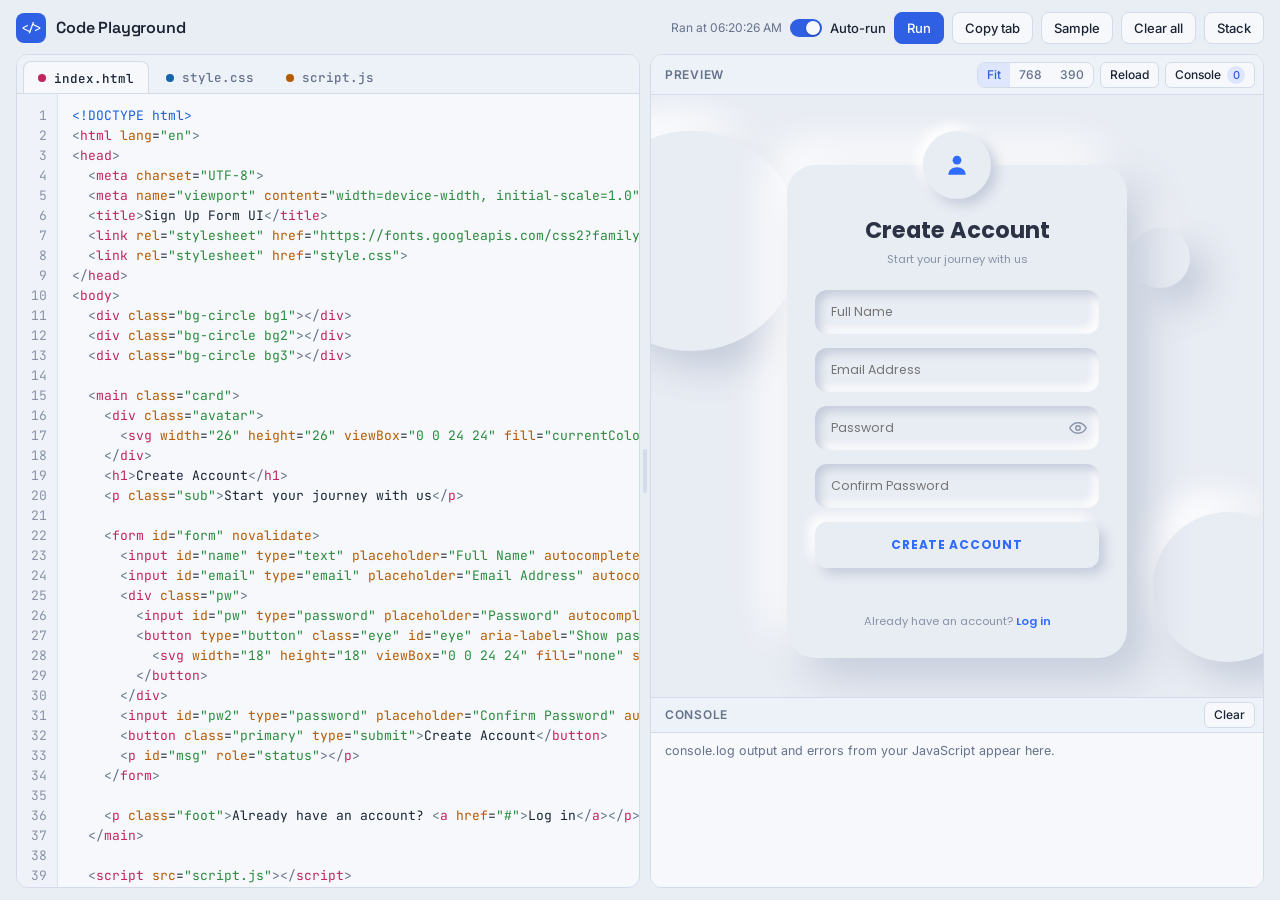
==== index.html @ 6f617655 "Initial commit Created from https://vercel.com/new" ====
<!doctype html>
<html lang="en">
<head>
  <meta charset="utf-8">
  <meta name="viewport" content="width=device-width, initial-scale=1">
  <title>Code Playground</title>
  <link rel="stylesheet" href="https://fonts.googleapis.com/css2?family=Inter:wght@400;500;600&family=JetBrains+Mono:wght@400;500&family=Space+Grotesk:wght@600&display=swap">
  <link rel="stylesheet" href="style.css">
</head>
<body>
  <div class="app">
    <header class="top">
      <div class="brand"><span class="mark" aria-hidden="true">&lt;/&gt;</span><h1>Code Playground</h1></div>
      <div class="seg view-seg" role="group" aria-label="Visible pane">
        <button type="button" id="v-code" aria-pressed="true">Code</button>
        <button type="button" id="v-prev" aria-pressed="false">Preview</button>
      </div>
      <div class="actions">
        <span class="status" id="status" role="status" aria-live="polite"></span>
        <label class="switch"><input type="checkbox" id="auto" checked><span class="track"></span><span>Auto-run</span></label>
        <button type="button" class="btn primary" id="run" title="Run (Ctrl/Cmd + Enter)">Run</button>
        <button type="button" class="btn" id="copy">Copy tab</button>
        <button type="button" class="btn" id="sample">Sample</button>
        <button type="button" class="btn" id="clear">Clear all</button>
        <button type="button" class="btn layout-btn" id="layout">Stack</button>
      </div>
    </header>

    <div class="stage" id="stage" data-layout="cols" data-view="code">
      <section class="pane editor-pane" aria-label="Code editor">
        <div class="tabs" role="tablist" aria-label="Files">
          <button type="button" class="tab" role="tab" data-id="html" aria-selected="true"><span class="dot"></span>index.html</button>
          <button type="button" class="tab" role="tab" data-id="css" aria-selected="false"><span class="dot"></span>style.css</button>
          <button type="button" class="tab" role="tab" data-id="js" aria-selected="false"><span class="dot"></span>script.js</button>
        </div>
        <div class="code">
          <div class="gutter" id="gutter" aria-hidden="true">1</div>
          <div class="ed">
            <pre id="hl" aria-hidden="true"></pre>
            <textarea id="ta" aria-label="Code" spellcheck="false" autocomplete="off" autocapitalize="off" autocorrect="off" wrap="off" placeholder="Paste or write code here"></textarea>
          </div>
        </div>
      </section>

      <div class="resizer" id="resizer" role="separator" tabindex="0" aria-label="Resize panes" aria-orientation="vertical"></div>

      <section class="pane preview-pane" aria-label="Live preview">
        <div class="pv-bar">
          <span class="pv-title">Preview</span>
          <div class="pv-tools">
            <div class="seg sm dev-seg" role="group" aria-label="Preview width">
              <button type="button" data-dev="fit" aria-pressed="true">Fit</button>
              <button type="button" data-dev="tablet" aria-pressed="false">768</button>
              <button type="button" data-dev="phone" aria-pressed="false">390</button>
            </div>
            <button type="button" class="btn sm" id="reload">Reload</button>
            <button type="button" class="btn sm" id="console-toggle" aria-expanded="false">Console <span class="badge" id="badge">0</span></button>
          </div>
        </div>
        <div class="frame-wrap" id="fw" data-device="fit">
          <iframe id="frame" title="Live preview" sandbox="allow-scripts allow-forms allow-modals allow-popups"></iframe>
        </div>
        <div class="console" id="console" hidden>
          <div class="console-head">
            <span class="pv-title">Console</span>
            <button type="button" class="btn sm" id="console-clear">Clear</button>
          </div>
          <div class="console-body" id="console-body"></div>
        </div>
      </section>
    </div>
  </div>

  <script src="script.js"></script>
</body>
</html>
---- style.css ----
/* Layout: toolbar on top, then an editor pane and a live preview pane split by a draggable divider. Stacks into a Code/Preview switch on phones. */
:root {
  --bg: #e9edf4;
  --panel: #f6f8fc;
  --panel-2: #edf1f8;
  --line: #d3dbe8;
  --fg: #1b2333;
  --muted: #66728a;
  --accent: #2f5fe3;
  --accent-fg: #ffffff;
  --accent-soft: #dde6fc;
  --sel: #bcd0ff;
  --c-tag: #c2255c;
  --c-attr: #b25b00;
  --c-str: #2b8a3e;
  --c-num: #7048e8;
  --c-kw: #1c5fd6;
  --c-fn: #0b7285;
  --c-com: #8a94a8;
  --c-prop: #1864ab;
  --warn: #8a5a00;
  --warn-bg: #fff3d1;
  --err: #c92a2a;
  --err-bg: #ffe8e8;
  --font-ui: 'Inter', system-ui, -apple-system, 'Segoe UI', sans-serif;
  --font-code: 'JetBrains Mono', ui-monospace, 'SF Mono', Menlo, Consolas, monospace;
  --font-display: 'Space Grotesk', 'Inter', system-ui, sans-serif;
}
@media (prefers-color-scheme: dark) {
  :root:not([data-theme="light"]) {
    --bg: #0e1218; --panel: #141922; --panel-2: #19202a; --line: #262e3b; --fg: #e3e8f2; --muted: #8d98ad;
    --accent: #7aa2ff; --accent-fg: #0d1424; --accent-soft: #1f2c4d; --sel: #2b4a8f;
    --c-tag: #ff7aa8; --c-attr: #f0a95a; --c-str: #8fd694; --c-num: #b69cff; --c-kw: #7ab0ff; --c-fn: #5fd0e0; --c-com: #6b768c; --c-prop: #8ec1ff;
    --warn: #f0c25a; --warn-bg: #2c2610; --err: #ff8787; --err-bg: #331a1c;
    color-scheme: dark;
  }
}
:root[data-theme="dark"] {
  --bg: #0e1218; --panel: #141922; --panel-2: #19202a; --line: #262e3b; --fg: #e3e8f2; --muted: #8d98ad;
  --accent: #7aa2ff; --accent-fg: #0d1424; --accent-soft: #1f2c4d; --sel: #2b4a8f;
  --c-tag: #ff7aa8; --c-attr: #f0a95a; --c-str: #8fd694; --c-num: #b69cff; --c-kw: #7ab0ff; --c-fn: #5fd0e0; --c-com: #6b768c; --c-prop: #8ec1ff;
  --warn: #f0c25a; --warn-bg: #2c2610; --err: #ff8787; --err-bg: #331a1c;
  color-scheme: dark;
}

*, *::before, *::after { box-sizing: border-box; }
html, body { height: 100%; }
body {
  background: var(--bg);
  color: var(--fg);
  font: 14px/1.45 var(--font-ui);
  padding-left: max(16px, env(safe-area-inset-left, 0px));
  padding-right: max(16px, env(safe-area-inset-right, 0px));
  padding-block: 12px;
}
button, input, textarea { font: inherit; color: inherit; }
button { cursor: pointer; }
:focus-visible { outline: 2px solid var(--accent); outline-offset: 2px; }

.app { height: 100%; display: flex; flex-direction: column; gap: 10px; min-height: 0; }

/* Toolbar */
.top { display: flex; flex-wrap: wrap; align-items: center; justify-content: space-between; gap: 10px 16px; }
.brand { display: flex; align-items: center; gap: 10px; }
.brand h1 { margin: 0; font: 600 16px/1 var(--font-display); letter-spacing: -0.01em; }
.mark {
  display: grid; place-items: center; width: 30px; height: 30px; border-radius: 8px;
  background: var(--accent); color: var(--accent-fg); font: 500 12px/1 var(--font-code);
}
.actions { display: flex; flex-wrap: wrap; align-items: center; gap: 8px; }
.btn {
  display: inline-flex; align-items: center; gap: 6px; height: 32px; padding: 0 12px;
  border: 1px solid var(--line); border-radius: 8px; background: var(--panel); font-size: 13px; font-weight: 500;
}
.btn:hover { background: var(--panel-2); }
.btn.primary { background: var(--accent); border-color: var(--accent); color: var(--accent-fg); }
.btn.primary:hover { filter: brightness(1.08); }
.btn.armed { border-color: var(--err); color: var(--err); }
.btn.sm { height: 26px; padding: 0 9px; font-size: 12px; border-radius: 6px; }
.status { font-size: 12px; color: var(--muted); min-width: 0; }

.switch { display: inline-flex; align-items: center; gap: 8px; font-size: 13px; font-weight: 500; cursor: pointer; position: relative; }
.switch input { position: absolute; opacity: 0; width: 1px; height: 1px; }
.track { width: 32px; height: 18px; border-radius: 9px; background: var(--line); position: relative; transition: background .15s; }
.track::after { content: ""; position: absolute; top: 2px; left: 2px; width: 14px; height: 14px; border-radius: 50%; background: var(--panel); box-shadow: 0 1px 2px rgba(0,0,0,.3); transition: transform .15s; }
.switch input:checked + .track { background: var(--accent); }
.switch input:checked + .track::after { transform: translateX(14px); }
.switch input:focus-visible + .track { outline: 2px solid var(--accent); outline-offset: 2px; }

.seg { display: inline-flex; border: 1px solid var(--line); border-radius: 8px; overflow: hidden; background: var(--panel); }
.seg button { border: 0; background: transparent; height: 30px; padding: 0 12px; font-size: 13px; font-weight: 500; color: var(--muted); }
.seg button[aria-pressed="true"] { background: var(--accent-soft); color: var(--accent); }
.seg.sm button { height: 24px; padding: 0 9px; font-size: 12px; }
.view-seg { display: none; }

/* Stage */
.stage { flex: 1; min-height: 0; display: grid; }
.stage[data-layout="cols"] { grid-template-columns: minmax(0, var(--split, 50%)) 10px minmax(0, 1fr); }
.stage[data-layout="rows"] { grid-template-rows: minmax(0, var(--split, 50%)) 10px minmax(0, 1fr); grid-template-columns: minmax(0, 1fr); }
.pane { display: flex; flex-direction: column; min-height: 0; min-width: 0; border: 1px solid var(--line); border-radius: 12px; background: var(--panel); overflow: hidden; }

.resizer { position: relative; touch-action: none; }
.resizer::after { content: ""; position: absolute; border-radius: 2px; background: var(--line); transition: background .15s; }
.stage[data-layout="cols"] .resizer { cursor: col-resize; }
.stage[data-layout="cols"] .resizer::after { top: 50%; left: 3px; width: 4px; height: 44px; transform: translateY(-50%); }
.stage[data-layout="rows"] .resizer { cursor: row-resize; }
.stage[data-layout="rows"] .resizer::after { left: 50%; top: 3px; height: 4px; width: 44px; transform: translateX(-50%); }
.resizer:hover::after, .resizer:focus-visible::after, .stage.dragging .resizer::after { background: var(--accent); }
.stage.dragging iframe { pointer-events: none; }
.stage.dragging { user-select: none; }

/* Editor */
.tabs { display: flex; gap: 2px; padding: 6px 6px 0; background: var(--panel-2); border-bottom: 1px solid var(--line); overflow-x: auto; }
.tab {
  display: inline-flex; align-items: center; gap: 8px; height: 32px; padding: 0 14px; border: 1px solid transparent; border-bottom: 0;
  border-radius: 8px 8px 0 0; background: transparent; color: var(--muted); font: 500 12.5px var(--font-code); white-space: nowrap;
}
.tab:hover { color: var(--fg); }
.tab[aria-selected="true"] { background: var(--panel); border-color: var(--line); color: var(--fg); margin-bottom: -1px; height: 33px; }
.dot { width: 8px; height: 8px; border-radius: 50%; background: var(--c-tag); }
.tab[data-id="css"] .dot { background: var(--c-prop); }
.tab[data-id="js"] .dot { background: var(--c-attr); }

.code { position: relative; flex: 1; min-height: 0; display: grid; grid-template-columns: auto minmax(0, 1fr); }
.gutter {
  overflow: hidden; padding: 12px 10px 80px 14px; text-align: right; white-space: pre; user-select: none;
  color: var(--muted); opacity: .75; background: var(--panel-2); border-right: 1px solid var(--line);
  font: 13px/20px var(--font-code); font-variant-numeric: tabular-nums;
}
.ed { position: relative; min-width: 0; }
.ed pre, .ed textarea {
  position: absolute; inset: 0; margin: 0; width: 100%; height: 100%; padding: 12px 16px 40px 14px; border: 0; border-radius: 0;
  font: 13px/20px var(--font-code); font-variant-ligatures: none; letter-spacing: 0; tab-size: 2; -moz-tab-size: 2; white-space: pre; overflow: auto;
}
.ed pre { overflow: hidden; pointer-events: none; color: var(--fg); background: transparent; }
.ed textarea { resize: none; outline: none; background: transparent; color: transparent; -webkit-text-fill-color: transparent; caret-color: var(--fg); }
.ed textarea::selection { background: var(--sel); -webkit-text-fill-color: transparent; }
.ed textarea::placeholder { color: var(--muted); -webkit-text-fill-color: var(--muted); }
.t-tag { color: var(--c-tag); }
.t-attr { color: var(--c-attr); }
.t-str { color: var(--c-str); }
.t-num { color: var(--c-num); }
.t-kw { color: var(--c-kw); }
.t-fn { color: var(--c-fn); }
.t-com { color: var(--c-com); font-style: italic; }
.t-prop { color: var(--c-prop); }
.t-punc { color: var(--muted); }

/* Preview */
.pv-bar { display: flex; flex-wrap: wrap; align-items: center; justify-content: space-between; gap: 6px 10px; padding: 6px 8px 6px 14px; min-height: 40px; background: var(--panel-2); border-bottom: 1px solid var(--line); }
.pv-title { font-size: 12px; font-weight: 600; letter-spacing: .06em; text-transform: uppercase; color: var(--muted); }
.pv-tools { display: flex; flex-wrap: wrap; align-items: center; gap: 6px; }
.badge { min-width: 18px; padding: 0 5px; border-radius: 9px; background: var(--accent-soft); color: var(--accent); font-size: 11px; line-height: 18px; text-align: center; }
.badge.err { background: var(--err-bg); color: var(--err); }
.frame-wrap { flex: 1; min-height: 0; display: flex; justify-content: center; overflow: auto; background: var(--panel-2); }
.frame-wrap iframe { width: 100%; height: 100%; border: 0; background: #fff; display: block; }
.frame-wrap[data-device="tablet"] iframe, .frame-wrap[data-device="phone"] iframe {
  max-width: 100%; margin: 12px 0; height: calc(100% - 24px); border-radius: 10px; border: 1px solid var(--line); box-shadow: 0 6px 24px rgba(0,0,0,.18);
}
.frame-wrap[data-device="tablet"] iframe { width: 768px; }
.frame-wrap[data-device="phone"] iframe { width: 390px; }

.console { display: flex; flex-direction: column; height: 190px; min-height: 0; border-top: 1px solid var(--line); background: var(--panel); }
.console-head { display: flex; align-items: center; justify-content: space-between; padding: 4px 8px 4px 14px; border-bottom: 1px solid var(--line); background: var(--panel-2); }
.console-body { flex: 1; min-height: 0; overflow: auto; font: 12.5px/1.5 var(--font-code); }
.console-empty { padding: 10px 14px; color: var(--muted); font: 12.5px var(--font-ui); }
.line { padding: 3px 14px; border-bottom: 1px solid var(--line); white-space: pre-wrap; overflow-wrap: anywhere; }
.line.warn { background: var(--warn-bg); color: var(--warn); }
.line.error { background: var(--err-bg); color: var(--err); }

@media (max-width: 820px) {
  .stage[data-layout] { grid-template-columns: minmax(0, 1fr); grid-template-rows: minmax(0, 1fr); }
  .resizer, .layout-btn, .dev-seg { display: none; }
  .stage[data-view="code"] .preview-pane, .stage[data-view="preview"] .editor-pane { display: none; }
  .view-seg { display: inline-flex; }
  .status { display: none; }
}
@media (prefers-reduced-motion: reduce) {
  *, *::before, *::after { transition: none !important; }
}

/* Reset for standalone use */
html { padding: 0; }
body { margin: 0; }
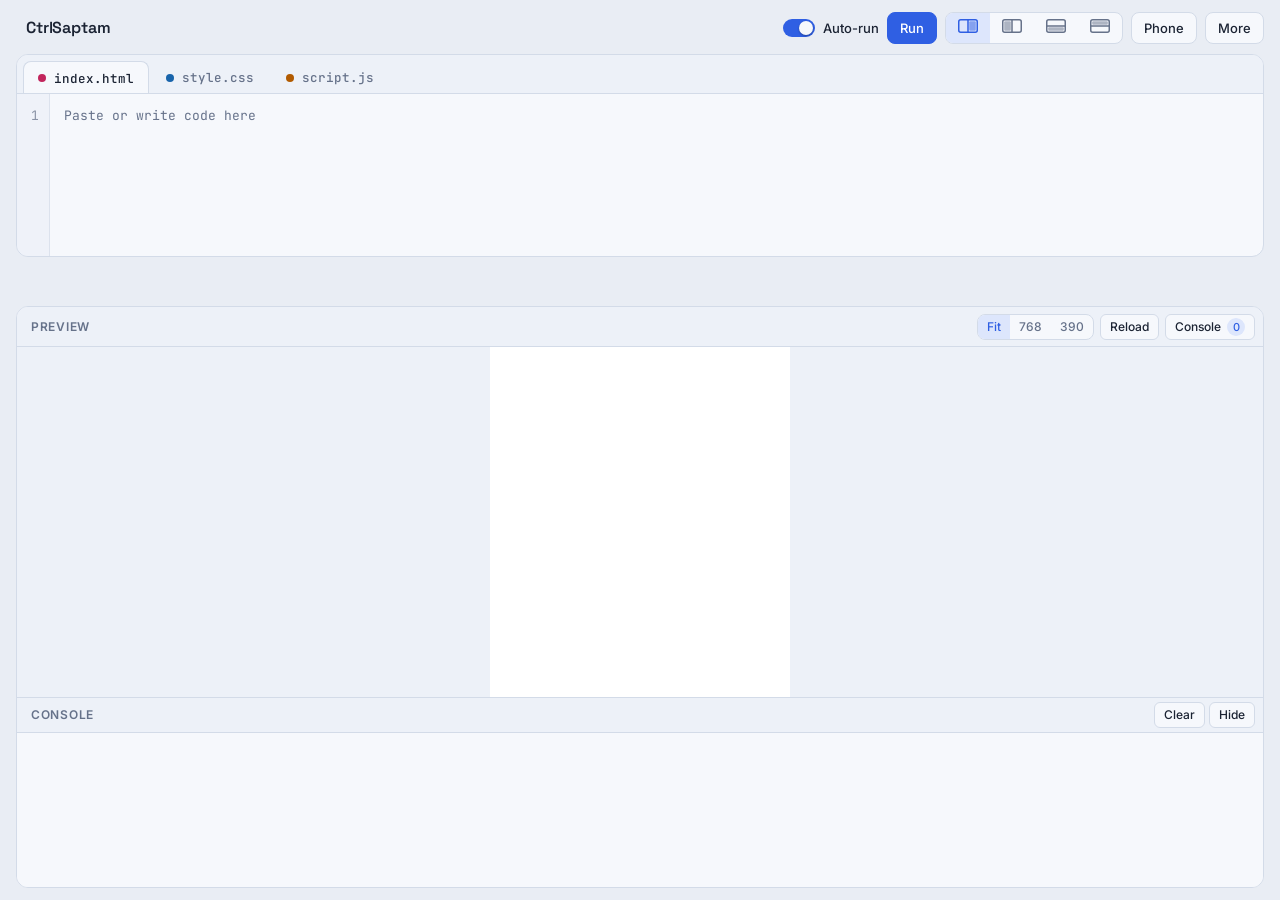
==== commit f9b40a4b: "Update project" ====
--- a/index.html
+++ b/index.html
@@ -3,30 +3,64 @@
 <head>
   <meta charset="utf-8">
   <meta name="viewport" content="width=device-width, initial-scale=1">
-  <title>Code Playground</title>
-  <link rel="stylesheet" href="https://fonts.googleapis.com/css2?family=Inter:wght@400;500;600&family=JetBrains+Mono:wght@400;500&family=Space+Grotesk:wght@600&display=swap">
+  <title>CtrlSaptam</title>
+  <link rel="stylesheet" href="https://fonts.googleapis.com/css2?family=Inter:wght@400;500;600&family=JetBrains+Mono:wght@400;500&family=Space+Grotesk:wght@600;700&display=swap">
   <link rel="stylesheet" href="style.css">
+  <link rel="icon" href="favicon.png">
 </head>
 <body>
-  <div class="app">
+  <div class="app" id="app">
     <header class="top">
-      <div class="brand"><span class="mark" aria-hidden="true">&lt;/&gt;</span><h1>Code Playground</h1></div>
-      <div class="seg view-seg" role="group" aria-label="Visible pane">
-        <button type="button" id="v-code" aria-pressed="true">Code</button>
-        <button type="button" id="v-prev" aria-pressed="false">Preview</button>
+      <div class="brand">
+        <!-- Logo: to use your own image, replace this <svg> with <img class="logo" src="logo.png" alt="CtrlSaptam"> -->
+        <svg class="logo" viewBox="0 0 32 32" role="img" aria-label="CtrlSaptam logo">
+          <rect class="logo-bg" width="32" height="32" rx="9"/>
+          <text class="logo-s" x="6.5" y="23.5">S</text>
+          <rect class="logo-cursor" x="19.5" y="21" width="7" height="3" rx="1.5"/>
+        </svg>
+        <h1><span>Ctrl</span>Saptam</h1>
       </div>
+
+      <div class="seg view-seg" id="view-seg" role="group" aria-label="Visible panes">
+        <button type="button" data-view="code" aria-pressed="false">Code</button>
+        <button type="button" data-view="both" aria-pressed="true">Both</button>
+        <button type="button" data-view="preview" aria-pressed="false">Preview</button>
+      </div>
+
       <div class="actions">
         <span class="status" id="status" role="status" aria-live="polite"></span>
         <label class="switch"><input type="checkbox" id="auto" checked><span class="track"></span><span>Auto-run</span></label>
         <button type="button" class="btn primary" id="run" title="Run (Ctrl/Cmd + Enter)">Run</button>
-        <button type="button" class="btn" id="copy">Copy tab</button>
-        <button type="button" class="btn" id="sample">Sample</button>
-        <button type="button" class="btn" id="clear">Clear all</button>
-        <button type="button" class="btn layout-btn" id="layout">Stack</button>
+
+        <div class="seg" id="layouts" role="group" aria-label="Layout">
+          <button type="button" class="lo-h" data-layout="cols" aria-pressed="true" title="Code left, preview right" aria-label="Code left, preview right">
+            <svg width="20" height="14" viewBox="0 0 20 14" aria-hidden="true"><rect x=".75" y=".75" width="18.5" height="12.5" rx="2" fill="none" stroke="currentColor" stroke-width="1.5"/><path d="M10 1v12" stroke="currentColor" stroke-width="1.5"/><rect x="11.2" y="2.2" width="6.6" height="9.6" rx="1" fill="currentColor" opacity=".5"/></svg>
+          </button>
+          <button type="button" class="lo-h" data-layout="cols-rev" aria-pressed="false" title="Preview left, code right" aria-label="Preview left, code right">
+            <svg width="20" height="14" viewBox="0 0 20 14" aria-hidden="true"><rect x=".75" y=".75" width="18.5" height="12.5" rx="2" fill="none" stroke="currentColor" stroke-width="1.5"/><path d="M10 1v12" stroke="currentColor" stroke-width="1.5"/><rect x="2.2" y="2.2" width="6.6" height="9.6" rx="1" fill="currentColor" opacity=".5"/></svg>
+          </button>
+          <button type="button" class="lo-v" data-layout="rows" aria-pressed="false" title="Code top, preview bottom" aria-label="Code top, preview bottom">
+            <svg width="20" height="14" viewBox="0 0 20 14" aria-hidden="true"><rect x=".75" y=".75" width="18.5" height="12.5" rx="2" fill="none" stroke="currentColor" stroke-width="1.5"/><path d="M1 7h18" stroke="currentColor" stroke-width="1.5"/><rect x="2.2" y="8.2" width="15.6" height="3.6" rx="1" fill="currentColor" opacity=".5"/></svg>
+          </button>
+          <button type="button" class="lo-v" data-layout="rows-rev" aria-pressed="false" title="Preview top, code bottom" aria-label="Preview top, code bottom">
+            <svg width="20" height="14" viewBox="0 0 20 14" aria-hidden="true"><rect x=".75" y=".75" width="18.5" height="12.5" rx="2" fill="none" stroke="currentColor" stroke-width="1.5"/><path d="M1 7h18" stroke="currentColor" stroke-width="1.5"/><rect x="2.2" y="2.2" width="15.6" height="3.6" rx="1" fill="currentColor" opacity=".5"/></svg>
+          </button>
+        </div>
+
+        <button type="button" class="btn" id="phone" aria-pressed="false" title="Wrap everything in a 9:16 phone frame for recording">Phone</button>
+
+        <div class="menu-wrap">
+          <button type="button" class="btn" id="more" aria-haspopup="true" aria-expanded="false">More</button>
+          <div class="menu" id="menu" hidden>
+            <button type="button" class="item" id="copy">Copy tab</button>
+            <button type="button" class="item" id="sample">Load sample</button>
+            <button type="button" class="item" id="clear">Clear all</button>
+          </div>
+        </div>
       </div>
     </header>
 
-    <div class="stage" id="stage" data-layout="cols" data-view="code">
+    <div class="stage" id="stage" data-dir="cols" data-rev="0" data-view="both">
       <section class="pane editor-pane" aria-label="Code editor">
         <div class="tabs" role="tablist" aria-label="Files">
           <button type="button" class="tab" role="tab" data-id="html" aria-selected="true"><span class="dot"></span>index.html</button>
@@ -58,12 +92,18 @@
           </div>
         </div>
         <div class="frame-wrap" id="fw" data-device="fit">
-          <iframe id="frame" title="Live preview" sandbox="allow-scripts allow-forms allow-modals allow-popups"></iframe>
+          <div class="frames" id="frames">
+            <iframe id="frame-a" title="Live preview" sandbox="allow-scripts allow-forms allow-modals allow-popups"></iframe>
+            <iframe id="frame-b" title="Live preview" sandbox="allow-scripts allow-forms allow-modals allow-popups"></iframe>
+          </div>
         </div>
         <div class="console" id="console" hidden>
           <div class="console-head">
             <span class="pv-title">Console</span>
-            <button type="button" class="btn sm" id="console-clear">Clear</button>
+            <span class="console-actions">
+              <button type="button" class="btn sm" id="console-clear">Clear</button>
+              <button type="button" class="btn sm" id="console-hide">Hide</button>
+            </span>
           </div>
           <div class="console-body" id="console-body"></div>
         </div>
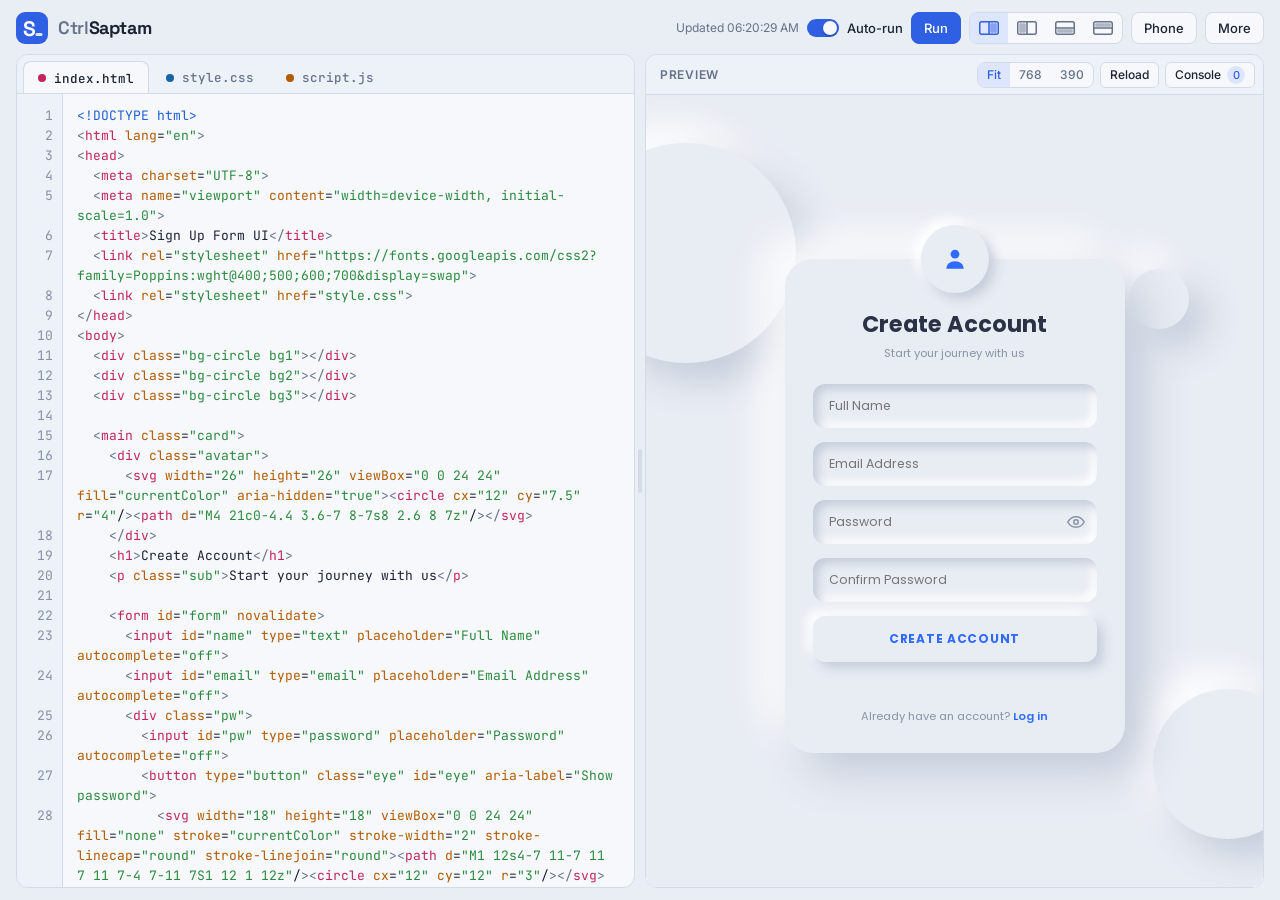
==== commit 19aa69c7: "Update project" ====
--- a/index.html
+++ b/index.html
@@ -6,7 +6,6 @@
   <title>CtrlSaptam</title>
   <link rel="stylesheet" href="https://fonts.googleapis.com/css2?family=Inter:wght@400;500;600&family=JetBrains+Mono:wght@400;500&family=Space+Grotesk:wght@600;700&display=swap">
   <link rel="stylesheet" href="style.css">
-  <link rel="icon" href="favicon.png">
 </head>
 <body>
   <div class="app" id="app">
@@ -68,11 +67,9 @@
           <button type="button" class="tab" role="tab" data-id="js" aria-selected="false"><span class="dot"></span>script.js</button>
         </div>
         <div class="code">
-          <div class="gutter" id="gutter" aria-hidden="true">1</div>
-          <div class="ed">
-            <pre id="hl" aria-hidden="true"></pre>
-            <textarea id="ta" aria-label="Code" spellcheck="false" autocomplete="off" autocapitalize="off" autocorrect="off" wrap="off" placeholder="Paste or write code here"></textarea>
-          </div>
+          <div class="gutter-bg" aria-hidden="true"></div>
+          <pre id="hl" aria-hidden="true"></pre>
+          <textarea id="ta" aria-label="Code" spellcheck="false" autocomplete="off" autocapitalize="off" autocorrect="off" wrap="soft" placeholder="Paste or write code here"></textarea>
         </div>
       </section>
 
--- a/style.css
+++ b/style.css
@@ -1,6 +1,11 @@
-/* Layout: toolbar on top, then an editor pane and a live preview pane split by a draggable divider. Stacks into a Code/Preview switch on phones. */
+/* CtrlSaptam
+   Layout: a toolbar on top, then an editor pane and a live preview pane split by a draggable divider.
+   The four layout options only change the grid direction and the order of the panes.
+   When the app is narrow (a phone, or the Phone frame option) it switches to a stacked "compact" mode. */
+
 :root {
   --bg: #e9edf4;
+  --stage: #cdd5e3;
   --panel: #f6f8fc;
   --panel-2: #edf1f8;
   --line: #d3dbe8;
@@ -28,7 +33,7 @@
 }
 @media (prefers-color-scheme: dark) {
   :root:not([data-theme="light"]) {
-    --bg: #0e1218; --panel: #141922; --panel-2: #19202a; --line: #262e3b; --fg: #e3e8f2; --muted: #8d98ad;
+    --bg: #0e1218; --stage: #05070a; --panel: #141922; --panel-2: #19202a; --line: #262e3b; --fg: #e3e8f2; --muted: #8d98ad;
     --accent: #7aa2ff; --accent-fg: #0d1424; --accent-soft: #1f2c4d; --sel: #2b4a8f;
     --c-tag: #ff7aa8; --c-attr: #f0a95a; --c-str: #8fd694; --c-num: #b69cff; --c-kw: #7ab0ff; --c-fn: #5fd0e0; --c-com: #6b768c; --c-prop: #8ec1ff;
     --warn: #f0c25a; --warn-bg: #2c2610; --err: #ff8787; --err-bg: #331a1c;
@@ -36,7 +41,7 @@
   }
 }
 :root[data-theme="dark"] {
-  --bg: #0e1218; --panel: #141922; --panel-2: #19202a; --line: #262e3b; --fg: #e3e8f2; --muted: #8d98ad;
+  --bg: #0e1218; --stage: #05070a; --panel: #141922; --panel-2: #19202a; --line: #262e3b; --fg: #e3e8f2; --muted: #8d98ad;
   --accent: #7aa2ff; --accent-fg: #0d1424; --accent-soft: #1f2c4d; --sel: #2b4a8f;
   --c-tag: #ff7aa8; --c-attr: #f0a95a; --c-str: #8fd694; --c-num: #b69cff; --c-kw: #7ab0ff; --c-fn: #5fd0e0; --c-com: #6b768c; --c-prop: #8ec1ff;
   --warn: #f0c25a; --warn-bg: #2c2610; --err: #ff8787; --err-bg: #331a1c;
@@ -44,8 +49,11 @@
 }
 
 *, *::before, *::after { box-sizing: border-box; }
+[hidden] { display: none !important; }
 html, body { height: 100%; }
+html { padding: 0; }
 body {
+  margin: 0;
   background: var(--bg);
   color: var(--fg);
   font: 14px/1.45 var(--font-ui);
@@ -53,20 +61,34 @@
   padding-right: max(16px, env(safe-area-inset-right, 0px));
   padding-block: 12px;
 }
+body.stage-bg { background: var(--stage); }
 button, input, textarea { font: inherit; color: inherit; }
 button { cursor: pointer; }
 :focus-visible { outline: 2px solid var(--accent); outline-offset: 2px; }
 
 .app { height: 100%; display: flex; flex-direction: column; gap: 10px; min-height: 0; }
 
+/* Phone frame: the whole app becomes a 9:16 column, handy for screen recordings. */
+.app.phone {
+  aspect-ratio: 9 / 16;
+  max-width: 100%;
+  margin-inline: auto;
+  padding: 12px;
+  border: 1px solid var(--line);
+  border-radius: 30px;
+  background: var(--bg);
+  box-shadow: 0 24px 70px rgba(0, 0, 0, .28);
+}
+
 /* Toolbar */
 .top { display: flex; flex-wrap: wrap; align-items: center; justify-content: space-between; gap: 10px 16px; }
 .brand { display: flex; align-items: center; gap: 10px; }
-.brand h1 { margin: 0; font: 600 16px/1 var(--font-display); letter-spacing: -0.01em; }
-.mark {
-  display: grid; place-items: center; width: 30px; height: 30px; border-radius: 8px;
-  background: var(--accent); color: var(--accent-fg); font: 500 12px/1 var(--font-code);
-}
+.brand h1 { margin: 0; font: 700 18px/1 var(--font-display); letter-spacing: -0.02em; }
+.brand h1 span { color: var(--muted); font-weight: 600; }
+.logo { width: 32px; height: 32px; flex: none; display: block; }
+.logo-bg { fill: var(--accent); }
+.logo-s { fill: var(--accent-fg); font: 700 21px var(--font-display); }
+.logo-cursor { fill: var(--accent-fg); opacity: .85; }
 .actions { display: flex; flex-wrap: wrap; align-items: center; gap: 8px; }
 .btn {
   display: inline-flex; align-items: center; gap: 6px; height: 32px; padding: 0 12px;
@@ -75,7 +97,7 @@
 .btn:hover { background: var(--panel-2); }
 .btn.primary { background: var(--accent); border-color: var(--accent); color: var(--accent-fg); }
 .btn.primary:hover { filter: brightness(1.08); }
-.btn.armed { border-color: var(--err); color: var(--err); }
+.btn[aria-pressed="true"] { background: var(--accent-soft); border-color: var(--accent); color: var(--accent); }
 .btn.sm { height: 26px; padding: 0 9px; font-size: 12px; border-radius: 6px; }
 .status { font-size: 12px; color: var(--muted); min-width: 0; }
 
@@ -88,26 +110,41 @@
 .switch input:focus-visible + .track { outline: 2px solid var(--accent); outline-offset: 2px; }
 
 .seg { display: inline-flex; border: 1px solid var(--line); border-radius: 8px; overflow: hidden; background: var(--panel); }
-.seg button { border: 0; background: transparent; height: 30px; padding: 0 12px; font-size: 13px; font-weight: 500; color: var(--muted); }
+.seg button { display: inline-flex; align-items: center; justify-content: center; border: 0; background: transparent; height: 30px; padding: 0 12px; font-size: 13px; font-weight: 500; color: var(--muted); }
+.seg button:hover { color: var(--fg); }
 .seg button[aria-pressed="true"] { background: var(--accent-soft); color: var(--accent); }
 .seg.sm button { height: 24px; padding: 0 9px; font-size: 12px; }
+#layouts button { padding: 0 9px; }
 .view-seg { display: none; }
 
-/* Stage */
+/* "More" menu */
+.menu-wrap { position: relative; }
+.menu {
+  position: absolute; right: 0; top: calc(100% + 6px); z-index: 30; min-width: 170px; padding: 4px; display: grid; gap: 2px;
+  border: 1px solid var(--line); border-radius: 10px; background: var(--panel); box-shadow: 0 10px 30px rgba(0, 0, 0, .22);
+}
+.menu .item { height: 32px; padding: 0 10px; border: 0; border-radius: 6px; background: transparent; text-align: left; font-size: 13px; font-weight: 500; }
+.menu .item:hover { background: var(--panel-2); }
+.menu .item.armed { color: var(--err); background: var(--err-bg); }
+
+/* Stage: the grid tracks are set from script.js, so the divider can be dragged in any layout */
 .stage { flex: 1; min-height: 0; display: grid; }
-.stage[data-layout="cols"] { grid-template-columns: minmax(0, var(--split, 50%)) 10px minmax(0, 1fr); }
-.stage[data-layout="rows"] { grid-template-rows: minmax(0, var(--split, 50%)) 10px minmax(0, 1fr); grid-template-columns: minmax(0, 1fr); }
+.stage .editor-pane { order: 1; }
+.stage .resizer { order: 2; }
+.stage .preview-pane { order: 3; }
+.stage[data-rev="1"] .editor-pane { order: 3; }
+.stage[data-rev="1"] .preview-pane { order: 1; }
 .pane { display: flex; flex-direction: column; min-height: 0; min-width: 0; border: 1px solid var(--line); border-radius: 12px; background: var(--panel); overflow: hidden; }
 
 .resizer { position: relative; touch-action: none; }
 .resizer::after { content: ""; position: absolute; border-radius: 2px; background: var(--line); transition: background .15s; }
-.stage[data-layout="cols"] .resizer { cursor: col-resize; }
-.stage[data-layout="cols"] .resizer::after { top: 50%; left: 3px; width: 4px; height: 44px; transform: translateY(-50%); }
-.stage[data-layout="rows"] .resizer { cursor: row-resize; }
-.stage[data-layout="rows"] .resizer::after { left: 50%; top: 3px; height: 4px; width: 44px; transform: translateX(-50%); }
+.stage[data-dir="cols"] .resizer { cursor: col-resize; }
+.stage[data-dir="cols"] .resizer::after { top: 50%; left: 3px; width: 4px; height: 44px; transform: translateY(-50%); }
+.stage[data-dir="rows"] .resizer { cursor: row-resize; }
+.stage[data-dir="rows"] .resizer::after { left: 50%; top: 3px; height: 4px; width: 44px; transform: translateX(-50%); }
 .resizer:hover::after, .resizer:focus-visible::after, .stage.dragging .resizer::after { background: var(--accent); }
-.stage.dragging iframe { pointer-events: none; }
 .stage.dragging { user-select: none; }
+.stage.dragging .frames iframe { pointer-events: none !important; }
 
 /* Editor */
 .tabs { display: flex; gap: 2px; padding: 6px 6px 0; background: var(--panel-2); border-bottom: 1px solid var(--line); overflow-x: auto; }
@@ -121,21 +158,28 @@
 .tab[data-id="css"] .dot { background: var(--c-prop); }
 .tab[data-id="js"] .dot { background: var(--c-attr); }
 
-.code { position: relative; flex: 1; min-height: 0; display: grid; grid-template-columns: auto minmax(0, 1fr); }
-.gutter {
-  overflow: hidden; padding: 12px 10px 80px 14px; text-align: right; white-space: pre; user-select: none;
-  color: var(--muted); opacity: .75; background: var(--panel-2); border-right: 1px solid var(--line);
-  font: 13px/20px var(--font-code); font-variant-numeric: tabular-nums;
-}
-.ed { position: relative; min-width: 0; }
-.ed pre, .ed textarea {
-  position: absolute; inset: 0; margin: 0; width: 100%; height: 100%; padding: 12px 16px 40px 14px; border: 0; border-radius: 0;
-  font: 13px/20px var(--font-code); font-variant-ligatures: none; letter-spacing: 0; tab-size: 2; -moz-tab-size: 2; white-space: pre; overflow: auto;
-}
-.ed pre { overflow: hidden; pointer-events: none; color: var(--fg); background: transparent; }
-.ed textarea { resize: none; outline: none; background: transparent; color: transparent; -webkit-text-fill-color: transparent; caret-color: var(--fg); }
-.ed textarea::selection { background: var(--sel); -webkit-text-fill-color: transparent; }
-.ed textarea::placeholder { color: var(--muted); -webkit-text-fill-color: var(--muted); }
+/* Editor: a transparent textarea sits on top of a highlighted copy of the code.
+   Both wrap long lines the same way. Line numbers are CSS counters inside the highlighted copy,
+   so they stay lined up with the first row of every wrapped line. */
+.code { position: relative; flex: 1; min-height: 0; --num: 46px; }
+.gutter-bg { position: absolute; top: 0; bottom: 0; left: 0; width: var(--num); background: var(--panel-2); border-right: 1px solid var(--line); }
+.code pre, .code textarea {
+  position: absolute; inset: 0; margin: 0; width: 100%; height: 100%; border: 0; border-radius: 0;
+  padding: 12px 16px 80px calc(var(--num) + 14px);
+  font: 13px/20px var(--font-code); font-variant-ligatures: none; letter-spacing: 0; tab-size: 2; -moz-tab-size: 2;
+  white-space: pre-wrap; overflow-wrap: break-word; word-break: normal; overflow-x: hidden; overflow-y: scroll;
+}
+.code pre { pointer-events: none; color: var(--fg); background: transparent; counter-reset: ln; scrollbar-color: transparent transparent; }
+.code pre::-webkit-scrollbar { background: transparent; }
+.code pre::-webkit-scrollbar-thumb { background: transparent; }
+.code pre .l { position: relative; min-height: 20px; counter-increment: ln; }
+.code pre .l::before {
+  content: counter(ln); position: absolute; left: calc(-1 * (var(--num) + 14px)); width: calc(var(--num) - 10px);
+  text-align: right; color: var(--muted); opacity: .75; font-variant-numeric: tabular-nums; user-select: none;
+}
+.code textarea { resize: none; outline: none; background: transparent; color: transparent; -webkit-text-fill-color: transparent; caret-color: var(--fg); }
+.code textarea::selection { background: var(--sel); -webkit-text-fill-color: transparent; }
+.code textarea::placeholder { color: var(--muted); -webkit-text-fill-color: var(--muted); }
 .t-tag { color: var(--c-tag); }
 .t-attr { color: var(--c-attr); }
 .t-str { color: var(--c-str); }
@@ -146,39 +190,48 @@
 .t-prop { color: var(--c-prop); }
 .t-punc { color: var(--muted); }
 
-/* Preview */
+/* Preview. Two stacked frames: the new page loads in the hidden one and is shown only when ready, so updates never flash. */
 .pv-bar { display: flex; flex-wrap: wrap; align-items: center; justify-content: space-between; gap: 6px 10px; padding: 6px 8px 6px 14px; min-height: 40px; background: var(--panel-2); border-bottom: 1px solid var(--line); }
 .pv-title { font-size: 12px; font-weight: 600; letter-spacing: .06em; text-transform: uppercase; color: var(--muted); }
 .pv-tools { display: flex; flex-wrap: wrap; align-items: center; gap: 6px; }
 .badge { min-width: 18px; padding: 0 5px; border-radius: 9px; background: var(--accent-soft); color: var(--accent); font-size: 11px; line-height: 18px; text-align: center; }
 .badge.err { background: var(--err-bg); color: var(--err); }
 .frame-wrap { flex: 1; min-height: 0; display: flex; justify-content: center; overflow: auto; background: var(--panel-2); }
-.frame-wrap iframe { width: 100%; height: 100%; border: 0; background: #fff; display: block; }
-.frame-wrap[data-device="tablet"] iframe, .frame-wrap[data-device="phone"] iframe {
-  max-width: 100%; margin: 12px 0; height: calc(100% - 24px); border-radius: 10px; border: 1px solid var(--line); box-shadow: 0 6px 24px rgba(0,0,0,.18);
-}
-.frame-wrap[data-device="tablet"] iframe { width: 768px; }
-.frame-wrap[data-device="phone"] iframe { width: 390px; }
+.frames { position: relative; flex: none; width: 100%; height: 100%; overflow: hidden; }
+.frames iframe { position: absolute; inset: 0; width: 100%; height: 100%; border: 0; background: #fff; opacity: 0; pointer-events: none; }
+.frames iframe.is-front { opacity: 1; pointer-events: auto; z-index: 1; }
+.frame-wrap[data-device="tablet"] .frames,
+.frame-wrap[data-device="phone"] .frames {
+  max-width: 100%; height: calc(100% - 24px); margin: 12px 0; border-radius: 10px; border: 1px solid var(--line); box-shadow: 0 6px 24px rgba(0, 0, 0, .18);
+}
+.frame-wrap[data-device="tablet"] .frames { width: 768px; }
+.frame-wrap[data-device="phone"] .frames { width: 390px; }
 
 .console { display: flex; flex-direction: column; height: 190px; min-height: 0; border-top: 1px solid var(--line); background: var(--panel); }
-.console-head { display: flex; align-items: center; justify-content: space-between; padding: 4px 8px 4px 14px; border-bottom: 1px solid var(--line); background: var(--panel-2); }
+.console-head { display: flex; align-items: center; justify-content: space-between; gap: 8px; padding: 4px 8px 4px 14px; border-bottom: 1px solid var(--line); background: var(--panel-2); }
+.console-actions { display: inline-flex; gap: 6px; }
 .console-body { flex: 1; min-height: 0; overflow: auto; font: 12.5px/1.5 var(--font-code); }
 .console-empty { padding: 10px 14px; color: var(--muted); font: 12.5px var(--font-ui); }
 .line { padding: 3px 14px; border-bottom: 1px solid var(--line); white-space: pre-wrap; overflow-wrap: anywhere; }
 .line.warn { background: var(--warn-bg); color: var(--warn); }
 .line.error { background: var(--err-bg); color: var(--err); }
 
-@media (max-width: 820px) {
-  .stage[data-layout] { grid-template-columns: minmax(0, 1fr); grid-template-rows: minmax(0, 1fr); }
-  .resizer, .layout-btn, .dev-seg { display: none; }
-  .stage[data-view="code"] .preview-pane, .stage[data-view="preview"] .editor-pane { display: none; }
-  .view-seg { display: inline-flex; }
-  .status { display: none; }
-}
+/* Compact mode: set by script.js whenever the app is 820px wide or less (phones, and the Phone frame) */
+.app[data-compact] .view-seg { display: inline-flex; }
+.app[data-compact] .lo-h,
+.app[data-compact] .dev-seg,
+.app[data-compact] .status { display: none; }
+.app[data-compact] .top { gap: 8px 10px; }
+.app[data-compact] .brand h1 { font-size: 16px; }
+.app[data-compact] .logo { width: 28px; height: 28px; }
+.app[data-compact] .stage[data-view="code"] .preview-pane,
+.app[data-compact] .stage[data-view="code"] .resizer,
+.app[data-compact] .stage[data-view="preview"] .editor-pane,
+.app[data-compact] .stage[data-view="preview"] .resizer { display: none; }
+.app[data-compact] .stage[data-view="code"],
+.app[data-compact] .stage[data-view="preview"] { grid-template-columns: minmax(0, 1fr) !important; grid-template-rows: minmax(0, 1fr) !important; }
+.app[data-compact] .console { height: 130px; }
+
 @media (prefers-reduced-motion: reduce) {
   *, *::before, *::after { transition: none !important; }
 }
-
-/* Reset for standalone use */
-html { padding: 0; }
-body { margin: 0; }
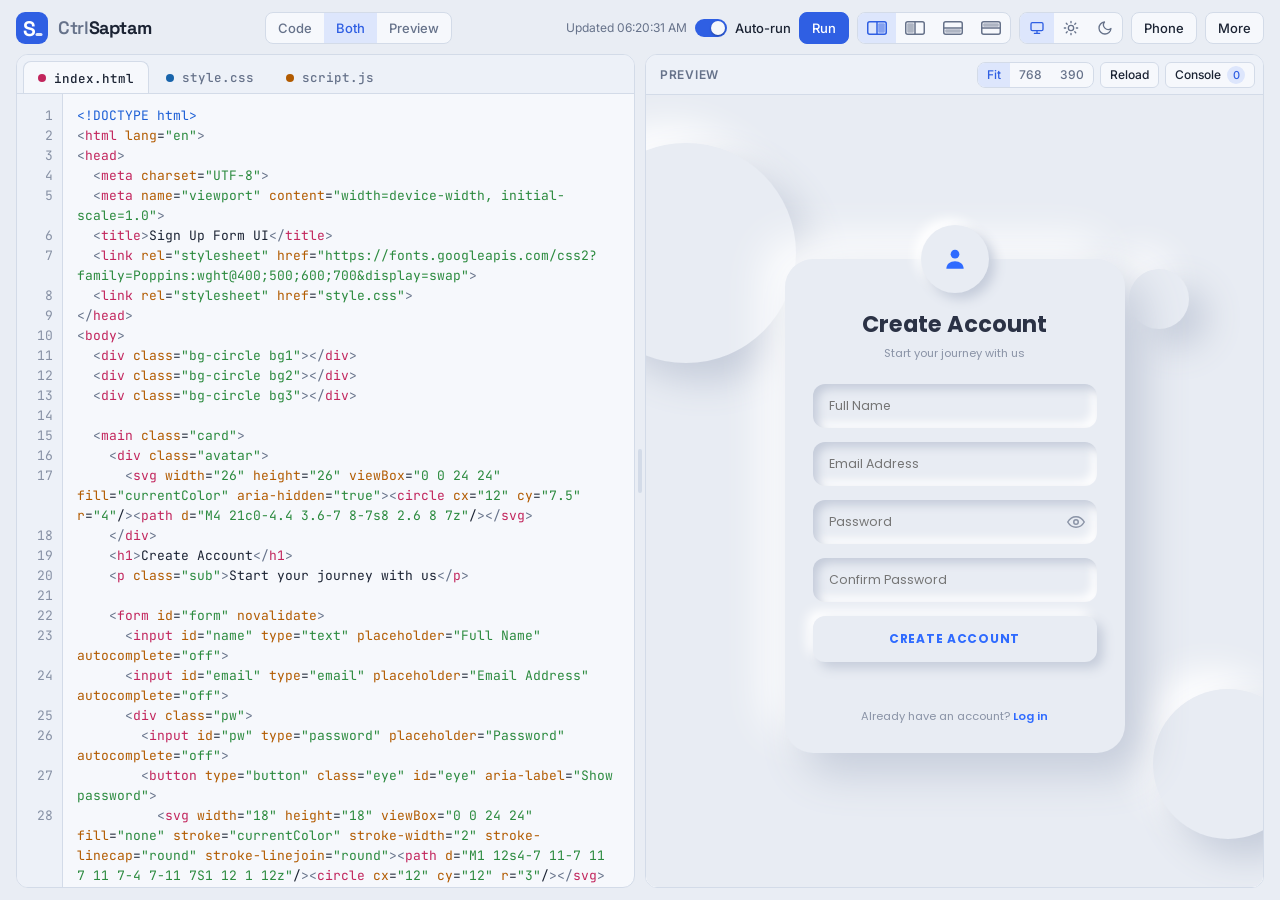
==== commit ceabbdaa: "Update project" ====
--- a/index.html
+++ b/index.html
@@ -43,6 +43,18 @@
           </button>
           <button type="button" class="lo-v" data-layout="rows-rev" aria-pressed="false" title="Preview top, code bottom" aria-label="Preview top, code bottom">
             <svg width="20" height="14" viewBox="0 0 20 14" aria-hidden="true"><rect x=".75" y=".75" width="18.5" height="12.5" rx="2" fill="none" stroke="currentColor" stroke-width="1.5"/><path d="M1 7h18" stroke="currentColor" stroke-width="1.5"/><rect x="2.2" y="2.2" width="15.6" height="3.6" rx="1" fill="currentColor" opacity=".5"/></svg>
+          </button>
+        </div>
+
+        <div class="seg" id="themes" role="group" aria-label="Theme">
+          <button type="button" data-theme-set="auto" aria-pressed="true" title="Theme: follow device" aria-label="Theme: follow device">
+            <svg width="16" height="16" viewBox="0 0 24 24" fill="none" stroke="currentColor" stroke-width="2" stroke-linecap="round" stroke-linejoin="round" aria-hidden="true"><rect x="3" y="4" width="18" height="12" rx="2"/><path d="M8 20h8M12 16v4"/></svg>
+          </button>
+          <button type="button" data-theme-set="light" aria-pressed="false" title="Theme: light" aria-label="Theme: light">
+            <svg width="16" height="16" viewBox="0 0 24 24" fill="none" stroke="currentColor" stroke-width="2" stroke-linecap="round" stroke-linejoin="round" aria-hidden="true"><circle cx="12" cy="12" r="4"/><path d="M12 2v2M12 20v2M4.9 4.9l1.4 1.4M17.7 17.7l1.4 1.4M2 12h2M20 12h2M4.9 19.1l1.4-1.4M17.7 6.3l1.4-1.4"/></svg>
+          </button>
+          <button type="button" data-theme-set="dark" aria-pressed="false" title="Theme: dark" aria-label="Theme: dark">
+            <svg width="16" height="16" viewBox="0 0 24 24" fill="none" stroke="currentColor" stroke-width="2" stroke-linecap="round" stroke-linejoin="round" aria-hidden="true"><path d="M21 12.8A9 9 0 1 1 11.2 3a7 7 0 0 0 9.8 9.8z"/></svg>
           </button>
         </div>
 
--- a/style.css
+++ b/style.css
@@ -115,7 +115,7 @@
 .seg button[aria-pressed="true"] { background: var(--accent-soft); color: var(--accent); }
 .seg.sm button { height: 24px; padding: 0 9px; font-size: 12px; }
 #layouts button { padding: 0 9px; }
-.view-seg { display: none; }
+.view-seg { display: inline-flex; }
 
 /* "More" menu */
 .menu-wrap { position: relative; }
@@ -217,21 +217,24 @@
 .line.error { background: var(--err-bg); color: var(--err); }
 
 /* Compact mode: set by script.js whenever the app is 820px wide or less (phones, and the Phone frame) */
-.app[data-compact] .view-seg { display: inline-flex; }
 .app[data-compact] .lo-h,
 .app[data-compact] .dev-seg,
 .app[data-compact] .status { display: none; }
 .app[data-compact] .top { gap: 8px 10px; }
 .app[data-compact] .brand h1 { font-size: 16px; }
 .app[data-compact] .logo { width: 28px; height: 28px; }
-.app[data-compact] .stage[data-view="code"] .preview-pane,
-.app[data-compact] .stage[data-view="code"] .resizer,
-.app[data-compact] .stage[data-view="preview"] .editor-pane,
-.app[data-compact] .stage[data-view="preview"] .resizer { display: none; }
-.app[data-compact] .stage[data-view="code"],
-.app[data-compact] .stage[data-view="preview"] { grid-template-columns: minmax(0, 1fr) !important; grid-template-rows: minmax(0, 1fr) !important; }
+/* Code / Both / Preview: works at every width. Hidden pane and divider go away, the other pane fills the stage. */
+.stage[data-view="code"] .preview-pane,
+.stage[data-view="code"] .resizer,
+.stage[data-view="preview"] .editor-pane,
+.stage[data-view="preview"] .resizer { display: none; }
+.stage[data-view="code"],
+.stage[data-view="preview"] { grid-template-columns: minmax(0, 1fr) !important; grid-template-rows: minmax(0, 1fr) !important; }
 .app[data-compact] .console { height: 130px; }
 
 @media (prefers-reduced-motion: reduce) {
   *, *::before, *::after { transition: none !important; }
 }
+
+/* Compact mode: theme buttons stay, they are small */
+#themes button { padding: 0 9px; }
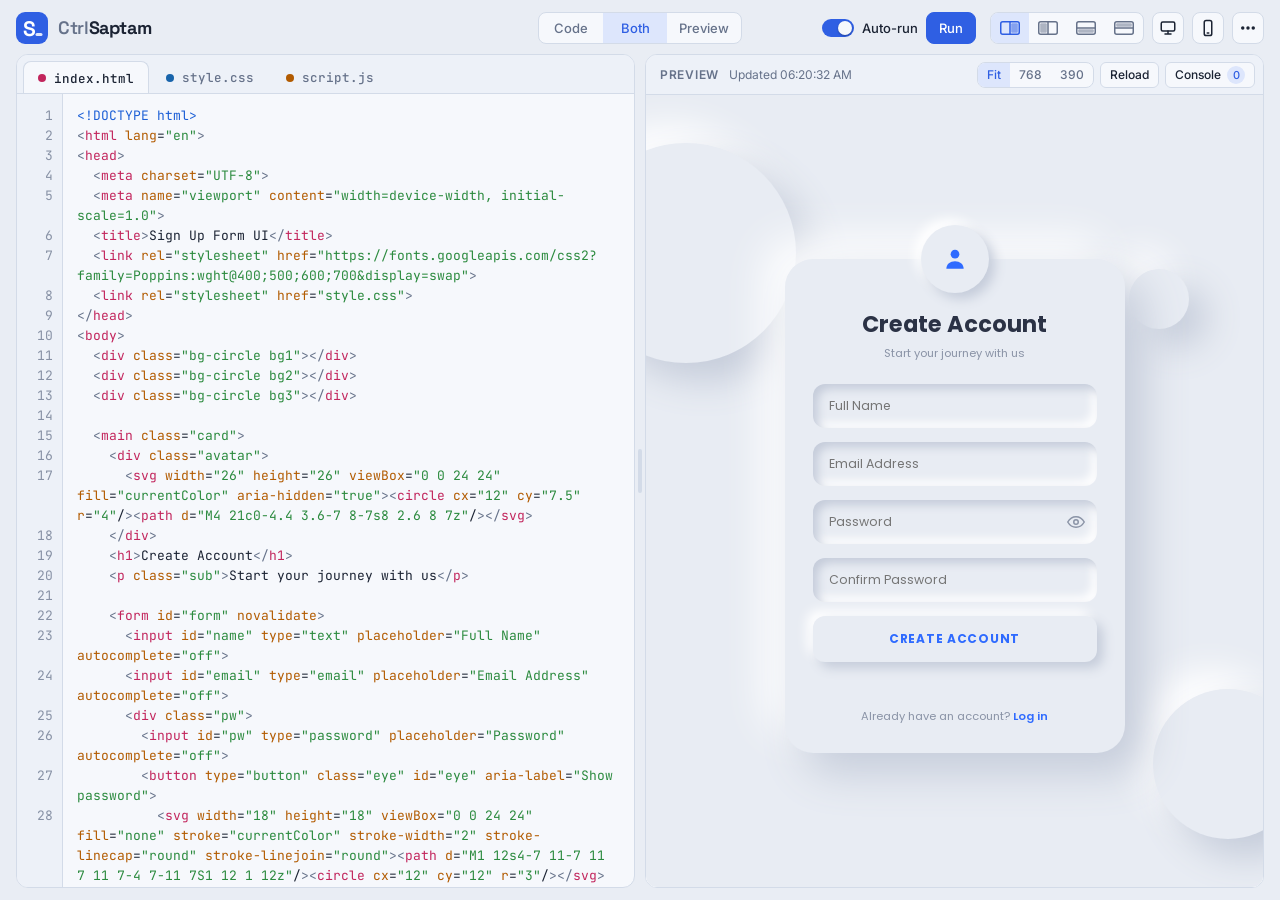
==== commit 03cce44c: "Update project" ====
--- a/index.html
+++ b/index.html
@@ -27,11 +27,13 @@
       </div>
 
       <div class="actions">
-        <span class="status" id="status" role="status" aria-live="polite"></span>
-        <label class="switch"><input type="checkbox" id="auto" checked><span class="track"></span><span>Auto-run</span></label>
-        <button type="button" class="btn primary" id="run" title="Run (Ctrl/Cmd + Enter)">Run</button>
+        <div class="act-main">
+          <label class="switch" title="Run automatically while you type"><input type="checkbox" id="auto" checked><span class="track"></span><span>Auto-run</span></label>
+          <button type="button" class="btn primary" id="run" title="Run (Ctrl/Cmd + Enter)">Run</button>
+        </div>
 
-        <div class="seg" id="layouts" role="group" aria-label="Layout">
+        <div class="act-tools">
+          <div class="seg" id="layouts" role="group" aria-label="Layout">
           <button type="button" class="lo-h" data-layout="cols" aria-pressed="true" title="Code left, preview right" aria-label="Code left, preview right">
             <svg width="20" height="14" viewBox="0 0 20 14" aria-hidden="true"><rect x=".75" y=".75" width="18.5" height="12.5" rx="2" fill="none" stroke="currentColor" stroke-width="1.5"/><path d="M10 1v12" stroke="currentColor" stroke-width="1.5"/><rect x="11.2" y="2.2" width="6.6" height="9.6" rx="1" fill="currentColor" opacity=".5"/></svg>
           </button>
@@ -46,26 +48,25 @@
           </button>
         </div>
 
-        <div class="seg" id="themes" role="group" aria-label="Theme">
-          <button type="button" data-theme-set="auto" aria-pressed="true" title="Theme: follow device" aria-label="Theme: follow device">
-            <svg width="16" height="16" viewBox="0 0 24 24" fill="none" stroke="currentColor" stroke-width="2" stroke-linecap="round" stroke-linejoin="round" aria-hidden="true"><rect x="3" y="4" width="18" height="12" rx="2"/><path d="M8 20h8M12 16v4"/></svg>
+          <button type="button" class="btn icon" id="theme" data-state="auto" title="Theme: follow device" aria-label="Theme: follow device">
+            <span class="i-auto"><svg width="18" height="18" viewBox="0 0 24 24" fill="none" stroke="currentColor" stroke-width="2" stroke-linecap="round" stroke-linejoin="round" aria-hidden="true"><rect x="3" y="4" width="18" height="12" rx="2"/><path d="M8 20h8M12 16v4"/></svg></span>
+            <span class="i-light"><svg width="18" height="18" viewBox="0 0 24 24" fill="none" stroke="currentColor" stroke-width="2" stroke-linecap="round" stroke-linejoin="round" aria-hidden="true"><circle cx="12" cy="12" r="4"/><path d="M12 2v2M12 20v2M4.9 4.9l1.4 1.4M17.7 17.7l1.4 1.4M2 12h2M20 12h2M4.9 19.1l1.4-1.4M17.7 6.3l1.4-1.4"/></svg></span>
+            <span class="i-dark"><svg width="18" height="18" viewBox="0 0 24 24" fill="none" stroke="currentColor" stroke-width="2" stroke-linecap="round" stroke-linejoin="round" aria-hidden="true"><path d="M21 12.8A9 9 0 1 1 11.2 3a7 7 0 0 0 9.8 9.8z"/></svg></span>
           </button>
-          <button type="button" data-theme-set="light" aria-pressed="false" title="Theme: light" aria-label="Theme: light">
-            <svg width="16" height="16" viewBox="0 0 24 24" fill="none" stroke="currentColor" stroke-width="2" stroke-linecap="round" stroke-linejoin="round" aria-hidden="true"><circle cx="12" cy="12" r="4"/><path d="M12 2v2M12 20v2M4.9 4.9l1.4 1.4M17.7 17.7l1.4 1.4M2 12h2M20 12h2M4.9 19.1l1.4-1.4M17.7 6.3l1.4-1.4"/></svg>
+
+          <button type="button" class="btn icon" id="phone" aria-pressed="false" title="Phone frame (9:16) for recording" aria-label="Phone frame">
+            <svg width="18" height="18" viewBox="0 0 24 24" fill="none" stroke="currentColor" stroke-width="2" stroke-linecap="round" stroke-linejoin="round" aria-hidden="true"><rect x="7" y="2" width="10" height="20" rx="2.5"/><path d="M11 18.5h2"/></svg>
           </button>
-          <button type="button" data-theme-set="dark" aria-pressed="false" title="Theme: dark" aria-label="Theme: dark">
-            <svg width="16" height="16" viewBox="0 0 24 24" fill="none" stroke="currentColor" stroke-width="2" stroke-linecap="round" stroke-linejoin="round" aria-hidden="true"><path d="M21 12.8A9 9 0 1 1 11.2 3a7 7 0 0 0 9.8 9.8z"/></svg>
-          </button>
-        </div>
 
-        <button type="button" class="btn" id="phone" aria-pressed="false" title="Wrap everything in a 9:16 phone frame for recording">Phone</button>
-
-        <div class="menu-wrap">
-          <button type="button" class="btn" id="more" aria-haspopup="true" aria-expanded="false">More</button>
-          <div class="menu" id="menu" hidden>
-            <button type="button" class="item" id="copy">Copy tab</button>
-            <button type="button" class="item" id="sample">Load sample</button>
-            <button type="button" class="item" id="clear">Clear all</button>
+          <div class="menu-wrap">
+            <button type="button" class="btn icon" id="more" aria-haspopup="true" aria-expanded="false" title="More" aria-label="More">
+              <svg width="18" height="18" viewBox="0 0 24 24" fill="none" stroke="currentColor" stroke-width="2" stroke-linecap="round" stroke-linejoin="round" aria-hidden="true"><circle cx="5" cy="12" r="1.3" fill="currentColor"/><circle cx="12" cy="12" r="1.3" fill="currentColor"/><circle cx="19" cy="12" r="1.3" fill="currentColor"/></svg>
+            </button>
+            <div class="menu" id="menu" hidden>
+              <button type="button" class="item" id="copy">Copy tab</button>
+              <button type="button" class="item" id="sample">Load sample</button>
+              <button type="button" class="item" id="clear">Clear all</button>
+            </div>
           </div>
         </div>
       </div>
@@ -90,6 +91,7 @@
       <section class="pane preview-pane" aria-label="Live preview">
         <div class="pv-bar">
           <span class="pv-title">Preview</span>
+          <span class="status" id="status" role="status" aria-live="polite"></span>
           <div class="pv-tools">
             <div class="seg sm dev-seg" role="group" aria-label="Preview width">
               <button type="button" data-dev="fit" aria-pressed="true">Fit</button>
--- a/style.css
+++ b/style.css
@@ -81,7 +81,11 @@
 }
 
 /* Toolbar */
-.top { display: flex; flex-wrap: wrap; align-items: center; justify-content: space-between; gap: 10px 16px; }
+/* Toolbar: brand left, Code/Both/Preview centred, actions right. On narrow widths it becomes two rows. */
+.top { display: grid; grid-template-columns: minmax(0, 1fr) auto minmax(0, 1fr); align-items: center; gap: 8px 16px; }
+.brand { justify-self: start; }
+.view-seg { justify-self: center; }
+.actions { justify-self: end; }
 .brand { display: flex; align-items: center; gap: 10px; }
 .brand h1 { margin: 0; font: 700 18px/1 var(--font-display); letter-spacing: -0.02em; }
 .brand h1 span { color: var(--muted); font-weight: 600; }
@@ -89,7 +93,9 @@
 .logo-bg { fill: var(--accent); }
 .logo-s { fill: var(--accent-fg); font: 700 21px var(--font-display); }
 .logo-cursor { fill: var(--accent-fg); opacity: .85; }
-.actions { display: flex; flex-wrap: wrap; align-items: center; gap: 8px; }
+.actions { display: flex; align-items: center; gap: 14px; min-width: 0; }
+.act-main, .act-tools { display: flex; align-items: center; gap: 8px; }
+.act-main { min-width: 0; }
 .btn {
   display: inline-flex; align-items: center; gap: 6px; height: 32px; padding: 0 12px;
   border: 1px solid var(--line); border-radius: 8px; background: var(--panel); font-size: 13px; font-weight: 500;
@@ -99,7 +105,12 @@
 .btn.primary:hover { filter: brightness(1.08); }
 .btn[aria-pressed="true"] { background: var(--accent-soft); border-color: var(--accent); color: var(--accent); }
 .btn.sm { height: 26px; padding: 0 9px; font-size: 12px; border-radius: 6px; }
-.status { font-size: 12px; color: var(--muted); min-width: 0; }
+.status { font-size: 12px; color: var(--muted); min-width: 0; white-space: nowrap; overflow: hidden; text-overflow: ellipsis; margin-right: auto; }
+.switch span:last-child { white-space: nowrap; }
+.btn.icon { width: 32px; padding: 0; justify-content: center; }
+.btn.icon svg { display: block; }
+#theme span { display: none; line-height: 0; }
+#theme[data-state="auto"] .i-auto, #theme[data-state="light"] .i-light, #theme[data-state="dark"] .i-dark { display: block; }
 
 .switch { display: inline-flex; align-items: center; gap: 8px; font-size: 13px; font-weight: 500; cursor: pointer; position: relative; }
 .switch input { position: absolute; opacity: 0; width: 1px; height: 1px; }
@@ -116,6 +127,7 @@
 .seg.sm button { height: 24px; padding: 0 9px; font-size: 12px; }
 #layouts button { padding: 0 9px; }
 .view-seg { display: inline-flex; }
+.view-seg button { min-width: 64px; }
 
 /* "More" menu */
 .menu-wrap { position: relative; }
@@ -192,6 +204,7 @@
 
 /* Preview. Two stacked frames: the new page loads in the hidden one and is shown only when ready, so updates never flash. */
 .pv-bar { display: flex; flex-wrap: wrap; align-items: center; justify-content: space-between; gap: 6px 10px; padding: 6px 8px 6px 14px; min-height: 40px; background: var(--panel-2); border-bottom: 1px solid var(--line); }
+.pv-bar .pv-title { flex: none; }
 .pv-title { font-size: 12px; font-weight: 600; letter-spacing: .06em; text-transform: uppercase; color: var(--muted); }
 .pv-tools { display: flex; flex-wrap: wrap; align-items: center; gap: 6px; }
 .badge { min-width: 18px; padding: 0 5px; border-radius: 9px; background: var(--accent-soft); color: var(--accent); font-size: 11px; line-height: 18px; text-align: center; }
@@ -220,7 +233,14 @@
 .app[data-compact] .lo-h,
 .app[data-compact] .dev-seg,
 .app[data-compact] .status { display: none; }
-.app[data-compact] .top { gap: 8px 10px; }
+.app[data-compact] .view-seg button { min-width: 0; padding: 0 10px; }
+.app[data-compact] .act-main, .app[data-compact] .act-tools { gap: 6px; }
+.app[data-compact] .actions { gap: 8px; }
+/* Two-row toolbar when the window is not wide enough for one row (also used on phones) */
+.app[data-compact] .top, .app[data-tight] .top { grid-template-columns: minmax(0, 1fr) auto; }
+.app[data-compact] .brand, .app[data-tight] .brand { grid-column: 1; grid-row: 1; }
+.app[data-compact] .view-seg, .app[data-tight] .view-seg { grid-column: 2; grid-row: 1; justify-self: end; }
+.app[data-compact] .actions, .app[data-tight] .actions { grid-column: 1 / -1; grid-row: 2; justify-self: stretch; justify-content: space-between; }
 .app[data-compact] .brand h1 { font-size: 16px; }
 .app[data-compact] .logo { width: 28px; height: 28px; }
 /* Code / Both / Preview: works at every width. Hidden pane and divider go away, the other pane fills the stage. */
@@ -236,5 +256,3 @@
   *, *::before, *::after { transition: none !important; }
 }
 
-/* Compact mode: theme buttons stay, they are small */
-#themes button { padding: 0 9px; }
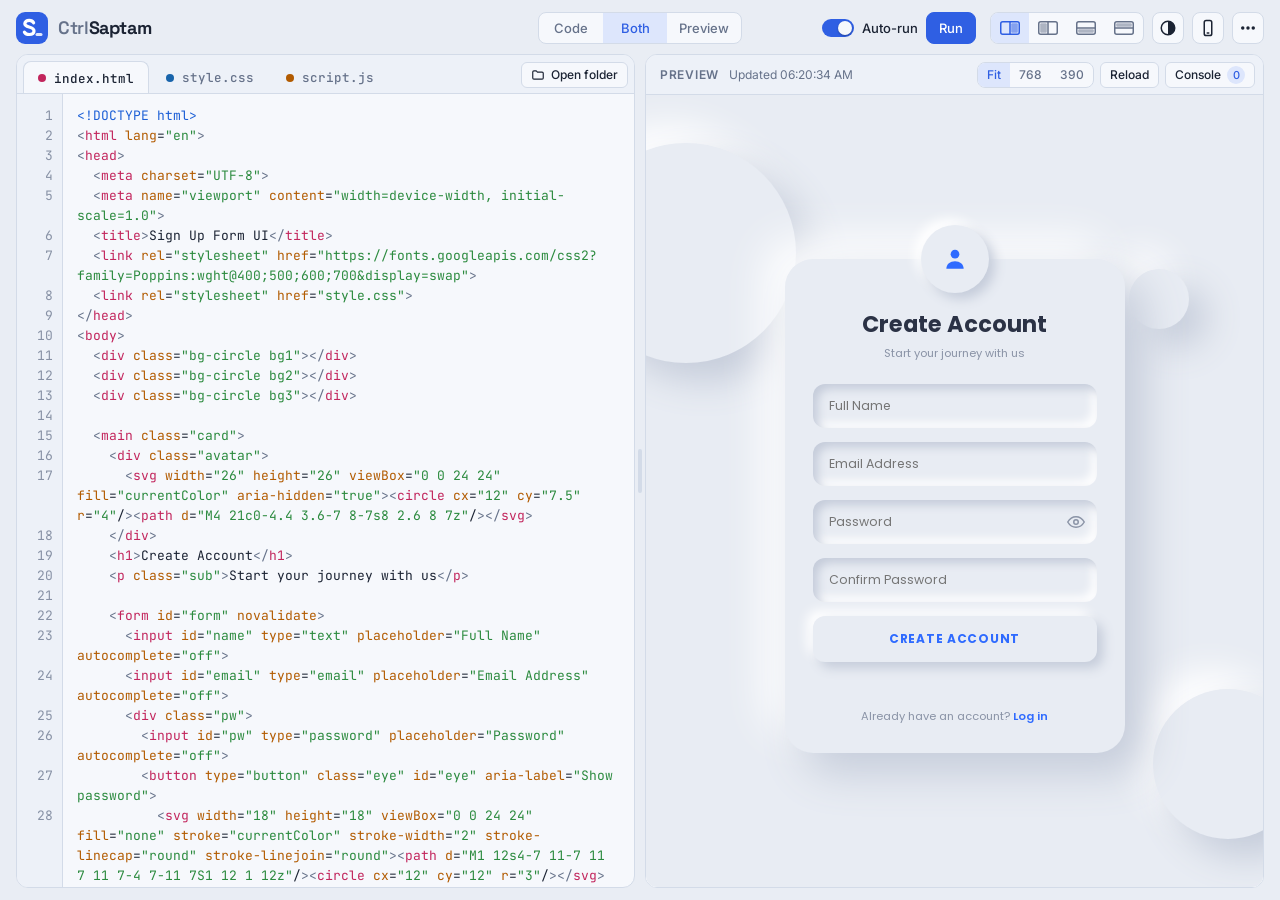
==== commit c5ad0238: "Added Favicon, Added Open folder option, and fix some issues." ====
--- a/index.html
+++ b/index.html
@@ -4,6 +4,10 @@
   <meta charset="utf-8">
   <meta name="viewport" content="width=device-width, initial-scale=1">
   <title>CtrlSaptam</title>
+  <meta name="theme-color" content="#2f5fe3">
+  <link rel="icon" type="image/svg+xml" href="assets/favicon.svg">
+  <link rel="icon" type="image/png" sizes="64x64" href="assets/favicon.png">
+  <link rel="apple-touch-icon" href="assets/apple-touch-icon.png">
   <link rel="stylesheet" href="https://fonts.googleapis.com/css2?family=Inter:wght@400;500;600&family=JetBrains+Mono:wght@400;500&family=Space+Grotesk:wght@600;700&display=swap">
   <link rel="stylesheet" href="style.css">
 </head>
@@ -11,10 +15,10 @@
   <div class="app" id="app">
     <header class="top">
       <div class="brand">
-        <!-- Logo: to use your own image, replace this <svg> with <img class="logo" src="logo.png" alt="CtrlSaptam"> -->
+        <!-- Logo: same drawing as favicon.svg. To use your own image, replace this <svg> with <img class="logo" src="logo.png" alt="CtrlSaptam"> -->
         <svg class="logo" viewBox="0 0 32 32" role="img" aria-label="CtrlSaptam logo">
           <rect class="logo-bg" width="32" height="32" rx="9"/>
-          <text class="logo-s" x="6.5" y="23.5">S</text>
+          <path class="logo-s" d="M17.6 10.4C16.8 8.9 15.2 8 13.2 8c-2.6 0-4.4 1.4-4.4 3.4 0 4.3 9.2 2 9.2 7.2 0 2.1-1.9 3.5-4.8 3.5-2.2 0-3.9-.9-4.8-2.4" transform="translate(0 .4)"/>
           <rect class="logo-cursor" x="19.5" y="21" width="7" height="3" rx="1.5"/>
         </svg>
         <h1><span>Ctrl</span>Saptam</h1>
@@ -49,7 +53,7 @@
         </div>
 
           <button type="button" class="btn icon" id="theme" data-state="auto" title="Theme: follow device" aria-label="Theme: follow device">
-            <span class="i-auto"><svg width="18" height="18" viewBox="0 0 24 24" fill="none" stroke="currentColor" stroke-width="2" stroke-linecap="round" stroke-linejoin="round" aria-hidden="true"><rect x="3" y="4" width="18" height="12" rx="2"/><path d="M8 20h8M12 16v4"/></svg></span>
+            <span class="i-auto"><svg width="18" height="18" viewBox="0 0 24 24" fill="none" stroke="currentColor" stroke-width="2" stroke-linecap="round" stroke-linejoin="round" aria-hidden="true"><circle cx="12" cy="12" r="9"/><path d="M12 3a9 9 0 0 1 0 18z" fill="currentColor" stroke="none"/></svg></span>
             <span class="i-light"><svg width="18" height="18" viewBox="0 0 24 24" fill="none" stroke="currentColor" stroke-width="2" stroke-linecap="round" stroke-linejoin="round" aria-hidden="true"><circle cx="12" cy="12" r="4"/><path d="M12 2v2M12 20v2M4.9 4.9l1.4 1.4M17.7 17.7l1.4 1.4M2 12h2M20 12h2M4.9 19.1l1.4-1.4M17.7 6.3l1.4-1.4"/></svg></span>
             <span class="i-dark"><svg width="18" height="18" viewBox="0 0 24 24" fill="none" stroke="currentColor" stroke-width="2" stroke-linecap="round" stroke-linejoin="round" aria-hidden="true"><path d="M21 12.8A9 9 0 1 1 11.2 3a7 7 0 0 0 9.8 9.8z"/></svg></span>
           </button>
@@ -63,6 +67,7 @@
               <svg width="18" height="18" viewBox="0 0 24 24" fill="none" stroke="currentColor" stroke-width="2" stroke-linecap="round" stroke-linejoin="round" aria-hidden="true"><circle cx="5" cy="12" r="1.3" fill="currentColor"/><circle cx="12" cy="12" r="1.3" fill="currentColor"/><circle cx="19" cy="12" r="1.3" fill="currentColor"/></svg>
             </button>
             <div class="menu" id="menu" hidden>
+              <button type="button" class="item" id="open-folder">Open project folder...</button>
               <button type="button" class="item" id="copy">Copy tab</button>
               <button type="button" class="item" id="sample">Load sample</button>
               <button type="button" class="item" id="clear">Clear all</button>
@@ -75,9 +80,14 @@
     <div class="stage" id="stage" data-dir="cols" data-rev="0" data-view="both">
       <section class="pane editor-pane" aria-label="Code editor">
         <div class="tabs" role="tablist" aria-label="Files">
-          <button type="button" class="tab" role="tab" data-id="html" aria-selected="true"><span class="dot"></span>index.html</button>
-          <button type="button" class="tab" role="tab" data-id="css" aria-selected="false"><span class="dot"></span>style.css</button>
-          <button type="button" class="tab" role="tab" data-id="js" aria-selected="false"><span class="dot"></span>script.js</button>
+          <button type="button" class="tab" role="tab" data-id="html" aria-selected="true"><span class="dot"></span><span class="tn">index.html</span></button>
+          <button type="button" class="tab" role="tab" data-id="css" aria-selected="false"><span class="dot"></span><span class="tn">style.css</span></button>
+          <button type="button" class="tab" role="tab" data-id="js" aria-selected="false"><span class="dot"></span><span class="tn">script.js</span></button>
+          <div class="proj" id="proj-bar">
+            <span class="proj-info" id="proj" hidden><svg width="14" height="14" viewBox="0 0 24 24" fill="none" stroke="currentColor" stroke-width="2" stroke-linecap="round" stroke-linejoin="round" aria-hidden="true"><path d="M3 7a2 2 0 0 1 2-2h4l2 2h8a2 2 0 0 1 2 2v8a2 2 0 0 1-2 2H5a2 2 0 0 1-2-2z"/></svg><span class="proj-name" id="proj-name"></span></span>
+            <button type="button" class="btn sm" id="save-folder" title="Save to the folder (Ctrl/Cmd + S)" hidden>Save</button>
+            <button type="button" class="btn sm" id="open-folder-btn" title="Open a project folder with index.html, style.css and script.js"><svg width="14" height="14" viewBox="0 0 24 24" fill="none" stroke="currentColor" stroke-width="2" stroke-linecap="round" stroke-linejoin="round" aria-hidden="true"><path d="M3 7a2 2 0 0 1 2-2h4l2 2h8a2 2 0 0 1 2 2v8a2 2 0 0 1-2 2H5a2 2 0 0 1-2-2z"/></svg>Open folder</button>
+          </div>
         </div>
         <div class="code">
           <div class="gutter-bg" aria-hidden="true"></div>
@@ -122,6 +132,8 @@
     </div>
   </div>
 
+  <input type="file" id="folder-input" webkitdirectory directory multiple hidden>
+
   <script src="script.js"></script>
 </body>
 </html>
--- a/style.css
+++ b/style.css
@@ -91,7 +91,7 @@
 .brand h1 span { color: var(--muted); font-weight: 600; }
 .logo { width: 32px; height: 32px; flex: none; display: block; }
 .logo-bg { fill: var(--accent); }
-.logo-s { fill: var(--accent-fg); font: 700 21px var(--font-display); }
+.logo-s { fill: none; stroke: var(--accent-fg); stroke-width: 3.2; stroke-linecap: round; stroke-linejoin: round; }
 .logo-cursor { fill: var(--accent-fg); opacity: .85; }
 .actions { display: flex; align-items: center; gap: 14px; min-width: 0; }
 .act-main, .act-tools { display: flex; align-items: center; gap: 8px; }
@@ -256,3 +256,12 @@
   *, *::before, *::after { transition: none !important; }
 }
 
+
+/* Project folder controls on the right of the tab bar */
+.proj { margin-left: auto; padding-left: 8px; display: flex; align-items: center; align-self: center; gap: 8px; flex: none; margin-bottom: 4px; }
+.proj-info { display: inline-flex; align-items: center; gap: 6px; min-width: 0; color: var(--muted); font-size: 12px; font-weight: 500; }
+.proj-info svg { flex: none; }
+.proj-name { max-width: 150px; overflow: hidden; text-overflow: ellipsis; white-space: nowrap; }
+.btn.sm svg { flex: none; }
+#save-folder.dirty::after { content: ''; width: 6px; height: 6px; border-radius: 50%; background: var(--accent); }
+.app[data-compact] #open-folder-btn, .app[data-compact] .proj-name { display: none; }
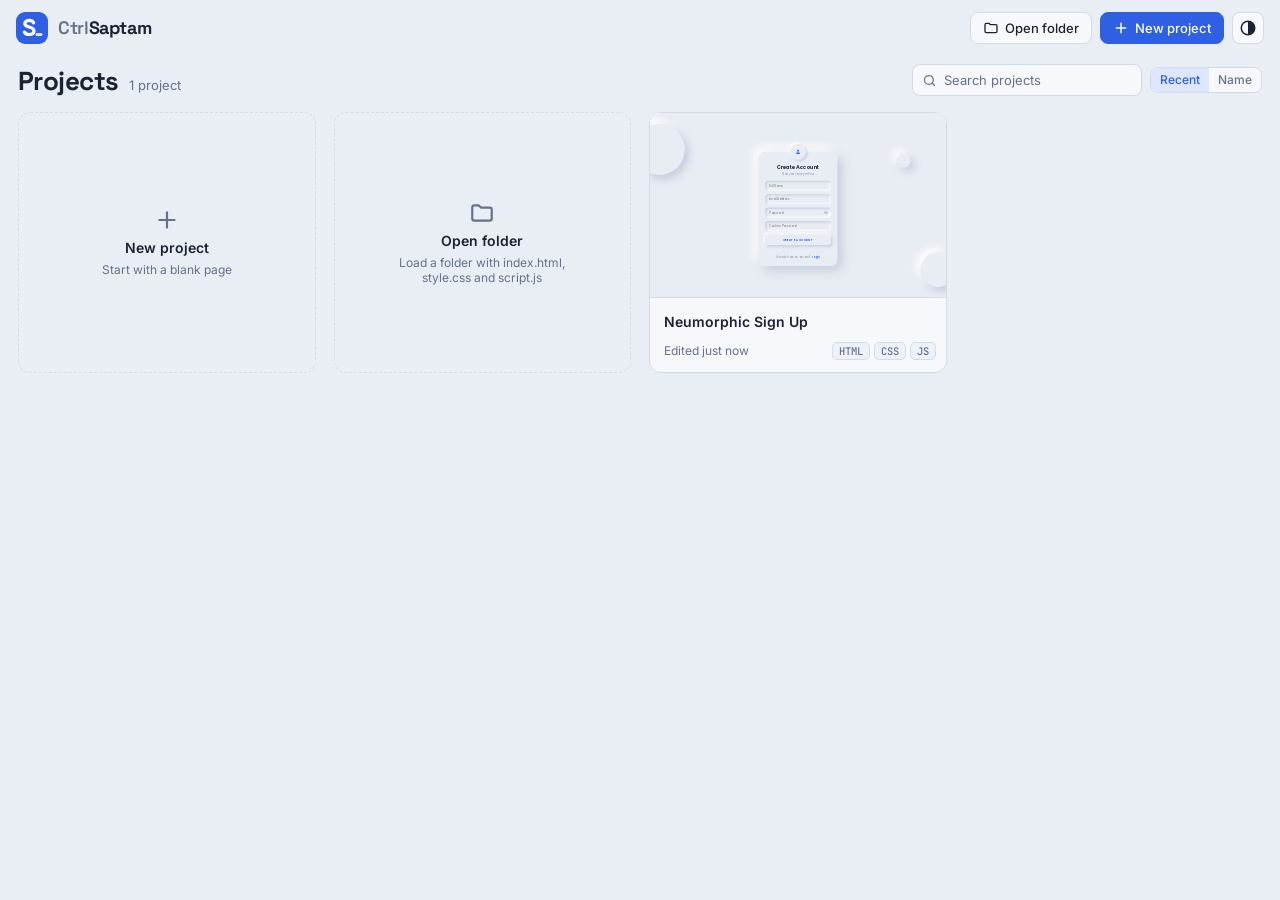
==== commit c4674920: "Added dashboard system." ====
--- a/index.html
+++ b/index.html
@@ -12,22 +12,32 @@
   <link rel="stylesheet" href="style.css">
 </head>
 <body>
-  <div class="app" id="app">
+  <div class="app" id="app" data-mode="dash">
     <header class="top">
-      <div class="brand">
+      <button type="button" class="brand" id="brand" title="All projects" aria-label="CtrlSaptam, all projects">
         <!-- Logo: same drawing as favicon.svg. To use your own image, replace this <svg> with <img class="logo" src="logo.png" alt="CtrlSaptam"> -->
         <svg class="logo" viewBox="0 0 32 32" role="img" aria-label="CtrlSaptam logo">
           <rect class="logo-bg" width="32" height="32" rx="9"/>
           <path class="logo-s" d="M17.6 10.4C16.8 8.9 15.2 8 13.2 8c-2.6 0-4.4 1.4-4.4 3.4 0 4.3 9.2 2 9.2 7.2 0 2.1-1.9 3.5-4.8 3.5-2.2 0-3.9-.9-4.8-2.4" transform="translate(0 .4)"/>
           <rect class="logo-cursor" x="19.5" y="21" width="7" height="3" rx="1.5"/>
         </svg>
-        <h1><span>Ctrl</span>Saptam</h1>
-      </div>
+        <span class="brand-name"><span>Ctrl</span>Saptam</span>
+      </button>
 
       <div class="seg view-seg" id="view-seg" role="group" aria-label="Visible panes">
         <button type="button" data-view="code" aria-pressed="false">Code</button>
         <button type="button" data-view="both" aria-pressed="true">Both</button>
         <button type="button" data-view="preview" aria-pressed="false">Preview</button>
+      </div>
+
+      <div class="dash-actions" id="dash-actions">
+        <button type="button" class="btn" id="dash-open" title="Open a project folder"><svg width="16" height="16" viewBox="0 0 24 24" fill="none" stroke="currentColor" stroke-width="2" stroke-linecap="round" stroke-linejoin="round" aria-hidden="true"><path d="M3 7a2 2 0 0 1 2-2h4l2 2h8a2 2 0 0 1 2 2v8a2 2 0 0 1-2 2H5a2 2 0 0 1-2-2z"/></svg><span class="lbl">Open folder</span></button>
+        <button type="button" class="btn primary" id="dash-new" title="Start a new project"><svg width="16" height="16" viewBox="0 0 24 24" fill="none" stroke="currentColor" stroke-width="2.2" stroke-linecap="round" aria-hidden="true"><path d="M12 5v14M5 12h14"/></svg><span class="lbl">New project</span></button>
+        <button type="button" class="btn icon theme-btn" data-state="auto" title="Theme: follow device" aria-label="Theme: follow device">
+            <span class="i-auto"><svg width="18" height="18" viewBox="0 0 24 24" fill="none" stroke="currentColor" stroke-width="2" stroke-linecap="round" stroke-linejoin="round" aria-hidden="true"><circle cx="12" cy="12" r="9"/><path d="M12 3a9 9 0 0 1 0 18z" fill="currentColor" stroke="none"/></svg></span>
+            <span class="i-light"><svg width="18" height="18" viewBox="0 0 24 24" fill="none" stroke="currentColor" stroke-width="2" stroke-linecap="round" stroke-linejoin="round" aria-hidden="true"><circle cx="12" cy="12" r="4"/><path d="M12 2v2M12 20v2M4.9 4.9l1.4 1.4M17.7 17.7l1.4 1.4M2 12h2M20 12h2M4.9 19.1l1.4-1.4M17.7 6.3l1.4-1.4"/></svg></span>
+            <span class="i-dark"><svg width="18" height="18" viewBox="0 0 24 24" fill="none" stroke="currentColor" stroke-width="2" stroke-linecap="round" stroke-linejoin="round" aria-hidden="true"><path d="M21 12.8A9 9 0 1 1 11.2 3a7 7 0 0 0 9.8 9.8z"/></svg></span>
+          </button>
       </div>
 
       <div class="actions">
@@ -52,7 +62,7 @@
           </button>
         </div>
 
-          <button type="button" class="btn icon" id="theme" data-state="auto" title="Theme: follow device" aria-label="Theme: follow device">
+          <button type="button" class="btn icon theme-btn" id="theme" data-state="auto" title="Theme: follow device" aria-label="Theme: follow device">
             <span class="i-auto"><svg width="18" height="18" viewBox="0 0 24 24" fill="none" stroke="currentColor" stroke-width="2" stroke-linecap="round" stroke-linejoin="round" aria-hidden="true"><circle cx="12" cy="12" r="9"/><path d="M12 3a9 9 0 0 1 0 18z" fill="currentColor" stroke="none"/></svg></span>
             <span class="i-light"><svg width="18" height="18" viewBox="0 0 24 24" fill="none" stroke="currentColor" stroke-width="2" stroke-linecap="round" stroke-linejoin="round" aria-hidden="true"><circle cx="12" cy="12" r="4"/><path d="M12 2v2M12 20v2M4.9 4.9l1.4 1.4M17.7 17.7l1.4 1.4M2 12h2M20 12h2M4.9 19.1l1.4-1.4M17.7 6.3l1.4-1.4"/></svg></span>
             <span class="i-dark"><svg width="18" height="18" viewBox="0 0 24 24" fill="none" stroke="currentColor" stroke-width="2" stroke-linecap="round" stroke-linejoin="round" aria-hidden="true"><path d="M21 12.8A9 9 0 1 1 11.2 3a7 7 0 0 0 9.8 9.8z"/></svg></span>
@@ -68,16 +78,36 @@
             </button>
             <div class="menu" id="menu" hidden>
               <button type="button" class="item" id="open-folder">Open project folder...</button>
+              <button type="button" class="item" id="new-project">New project</button>
+              <button type="button" class="item" id="sample">Add sample project</button>
               <button type="button" class="item" id="copy">Copy tab</button>
-              <button type="button" class="item" id="sample">Load sample</button>
-              <button type="button" class="item" id="clear">Clear all</button>
+              <button type="button" class="item" id="clear">Clear code</button>
             </div>
           </div>
         </div>
       </div>
     </header>
 
-    <div class="stage" id="stage" data-dir="cols" data-rev="0" data-view="both">
+    <main class="dash" id="dash" aria-label="Projects">
+      <div class="dash-head">
+        <div class="dash-title"><h2>Projects</h2><span class="dash-count" id="dash-count"></span></div>
+        <div class="dash-tools">
+          <label class="search">
+            <svg width="15" height="15" viewBox="0 0 24 24" fill="none" stroke="currentColor" stroke-width="2" stroke-linecap="round" aria-hidden="true"><circle cx="11" cy="11" r="7"/><path d="M20 20l-3.5-3.5"/></svg>
+            <input id="dash-search" type="search" placeholder="Search projects" aria-label="Search projects" autocomplete="off">
+          </label>
+          <div class="seg sm" id="dash-sort" role="group" aria-label="Sort projects">
+            <button type="button" data-sort="recent" aria-pressed="true">Recent</button>
+            <button type="button" data-sort="name" aria-pressed="false">Name</button>
+          </div>
+        </div>
+      </div>
+      <p class="dash-note" id="dash-persist" hidden></p>
+      <div class="grid" id="grid"></div>
+      <p class="dash-note" id="dash-note" hidden></p>
+    </main>
+
+    <div class="stage" id="stage" hidden data-dir="cols" data-rev="0" data-view="both">
       <section class="pane editor-pane" aria-label="Code editor">
         <div class="tabs" role="tablist" aria-label="Files">
           <button type="button" class="tab" role="tab" data-id="html" aria-selected="true"><span class="dot"></span><span class="tn">index.html</span></button>
--- a/style.css
+++ b/style.css
@@ -87,8 +87,10 @@
 .view-seg { justify-self: center; }
 .actions { justify-self: end; }
 .brand { display: flex; align-items: center; gap: 10px; }
-.brand h1 { margin: 0; font: 700 18px/1 var(--font-display); letter-spacing: -0.02em; }
-.brand h1 span { color: var(--muted); font-weight: 600; }
+.brand { padding: 4px 8px 4px 4px; margin: -4px 0 -4px -4px; border: 0; border-radius: 10px; background: none; color: inherit; font: inherit; cursor: pointer; }
+.brand:hover { background: var(--panel-2); }
+.brand-name { font: 700 18px/1 var(--font-display); letter-spacing: -0.02em; }
+.brand-name span { color: var(--muted); font-weight: 600; }
 .logo { width: 32px; height: 32px; flex: none; display: block; }
 .logo-bg { fill: var(--accent); }
 .logo-s { fill: none; stroke: var(--accent-fg); stroke-width: 3.2; stroke-linecap: round; stroke-linejoin: round; }
@@ -109,8 +111,8 @@
 .switch span:last-child { white-space: nowrap; }
 .btn.icon { width: 32px; padding: 0; justify-content: center; }
 .btn.icon svg { display: block; }
-#theme span { display: none; line-height: 0; }
-#theme[data-state="auto"] .i-auto, #theme[data-state="light"] .i-light, #theme[data-state="dark"] .i-dark { display: block; }
+.theme-btn span { display: none; line-height: 0; }
+.theme-btn[data-state="auto"] .i-auto, .theme-btn[data-state="light"] .i-light, .theme-btn[data-state="dark"] .i-dark { display: block; }
 
 .switch { display: inline-flex; align-items: center; gap: 8px; font-size: 13px; font-weight: 500; cursor: pointer; position: relative; }
 .switch input { position: absolute; opacity: 0; width: 1px; height: 1px; }
@@ -241,7 +243,7 @@
 .app[data-compact] .brand, .app[data-tight] .brand { grid-column: 1; grid-row: 1; }
 .app[data-compact] .view-seg, .app[data-tight] .view-seg { grid-column: 2; grid-row: 1; justify-self: end; }
 .app[data-compact] .actions, .app[data-tight] .actions { grid-column: 1 / -1; grid-row: 2; justify-self: stretch; justify-content: space-between; }
-.app[data-compact] .brand h1 { font-size: 16px; }
+.app[data-compact] .brand-name { font-size: 16px; }
 .app[data-compact] .logo { width: 28px; height: 28px; }
 /* Code / Both / Preview: works at every width. Hidden pane and divider go away, the other pane fills the stage. */
 .stage[data-view="code"] .preview-pane,
@@ -265,3 +267,67 @@
 .btn.sm svg { flex: none; }
 #save-folder.dirty::after { content: ''; width: 6px; height: 6px; border-radius: 50%; background: var(--accent); }
 .app[data-compact] #open-folder-btn, .app[data-compact] .proj-name { display: none; }
+
+/* Dashboard */
+.dash-actions { display: none; align-items: center; gap: 8px; grid-column: 3; grid-row: 1; justify-self: end; }
+.app[data-mode="dash"] .dash-actions { display: flex; }
+.app[data-mode="dash"] .view-seg, .app[data-mode="dash"] .actions { display: none; }
+.app[data-compact] .dash-actions, .app[data-tight] .dash-actions { grid-column: 2; }
+.btn svg { flex: none; }
+
+.dash { flex: 1; min-height: 0; overflow: auto; display: flex; flex-direction: column; gap: 16px; padding: 10px 2px 28px; }
+.dash-head { display: flex; flex-wrap: wrap; align-items: flex-end; justify-content: space-between; gap: 12px 16px; }
+.dash-title { display: flex; align-items: baseline; gap: 10px; }
+.dash-title h2 { margin: 0; font: 700 26px/1.1 var(--font-display); letter-spacing: -0.02em; }
+.dash-count { font-size: 13px; color: var(--muted); }
+.dash-tools { display: flex; flex-wrap: wrap; align-items: center; gap: 8px; }
+.search { position: relative; display: flex; align-items: center; }
+.search svg { position: absolute; left: 10px; color: var(--muted); pointer-events: none; }
+.search input { width: 230px; max-width: 100%; height: 32px; padding: 0 10px 0 31px; border: 1px solid var(--line); border-radius: 8px; background: var(--panel); color: var(--fg); font-size: 13px; }
+.search input::placeholder { color: var(--muted); }
+.dash-note { margin: 0; font-size: 13px; color: var(--muted); }
+#dash-persist { padding: 8px 12px; border-radius: 8px; background: var(--warn-bg); color: var(--warn); }
+
+.grid { --s: .25; display: grid; grid-template-columns: repeat(auto-fill, minmax(270px, 1fr)); gap: 18px; align-content: start; }
+.card { position: relative; display: flex; flex-direction: column; min-width: 0; border: 1px solid var(--line); border-radius: 12px; background: var(--panel); overflow: hidden; transition: border-color .15s, box-shadow .15s; }
+.card:hover, .card:focus-within { border-color: var(--accent); box-shadow: 0 10px 28px rgba(0, 0, 0, .16); }
+.thumb { position: relative; aspect-ratio: 16 / 10; overflow: hidden; background: #fff; border-bottom: 1px solid var(--line); }
+.thumb-in { position: absolute; inset: 0; overflow: hidden; }
+.thumb-frame { position: absolute; left: 0; top: 0; width: 1280px; height: 800px; border: 0; background: #fff; transform: scale(var(--s)); transform-origin: 0 0; pointer-events: none; opacity: 0; transition: opacity .25s; }
+.card.ready .thumb-frame { opacity: 1; }
+.thumb-note { position: absolute; inset: 0; display: grid; place-items: center; color: #7b8498; font-size: 12px; }
+.card.ready .thumb-note { display: none; }
+.thumb-tag { position: absolute; left: 8px; top: 8px; z-index: 1; display: inline-flex; align-items: center; gap: 5px; padding: 3px 8px; border-radius: 999px; background: rgba(15, 18, 24, .74); color: #fff; font-size: 11px; font-weight: 500; }
+.thumb-tag svg { width: 12px; height: 12px; }
+.card-body { display: flex; flex-direction: column; gap: 6px; padding: 10px 10px 12px 14px; min-width: 0; }
+.card-top { display: flex; align-items: center; justify-content: space-between; gap: 6px; min-width: 0; min-height: 28px; }
+.card-open { min-width: 0; padding: 0; border: 0; background: none; text-align: left; color: var(--fg); font: 600 14px/1.3 var(--font-ui); overflow: hidden; text-overflow: ellipsis; white-space: nowrap; }
+.card-open::after { content: ''; position: absolute; inset: 0; z-index: 1; }
+.card-rename { position: relative; z-index: 3; flex: 1; min-width: 0; height: 28px; padding: 0 8px; border: 1px solid var(--accent); border-radius: 6px; background: var(--bg); color: var(--fg); font: 600 14px var(--font-ui); }
+.card-actions { position: relative; z-index: 2; display: flex; gap: 2px; flex: none; opacity: 0; transition: opacity .15s; }
+.card:hover .card-actions, .card:focus-within .card-actions { opacity: 1; }
+@media (hover: none) { .card-actions { opacity: 1; } }
+.icon-btn { display: grid; place-items: center; min-width: 28px; height: 28px; padding: 0; border: 0; border-radius: 6px; background: transparent; color: var(--muted); font-size: 12px; font-weight: 600; }
+.icon-btn:hover { background: var(--panel-2); color: var(--fg); }
+.icon-btn.danger:hover { color: var(--err); }
+.icon-btn.armed { padding: 0 8px; background: var(--err-bg); color: var(--err); }
+.card-meta { display: flex; align-items: center; justify-content: space-between; gap: 8px; font-size: 12px; color: var(--muted); }
+.chips { display: inline-flex; gap: 4px; }
+.chip { padding: 1px 6px; border: 1px solid var(--line); border-radius: 5px; background: var(--panel-2); font: 500 10.5px var(--font-code); }
+
+.tile { display: flex; flex-direction: column; align-items: center; justify-content: center; gap: 6px; min-height: 210px; padding: 18px; border: 1.5px dashed var(--line); border-radius: 12px; background: transparent; color: var(--muted); font: 14px var(--font-ui); text-align: center; transition: border-color .15s, color .15s, background .15s; }
+.tile strong { color: var(--fg); font-weight: 600; }
+.tile small { max-width: 210px; font-size: 12px; }
+.tile:hover { border-color: var(--accent); background: var(--accent-soft); color: var(--accent); }
+.tile:hover strong { color: var(--accent); }
+.tile-new { order: -2; }
+.tile-open { order: -1; }
+
+.app[data-compact] .grid { grid-template-columns: minmax(0, 1fr); }
+.app[data-compact] .dash-title h2 { font-size: 22px; }
+.app[data-compact] .dash-tools { width: 100%; }
+.app[data-compact] .search { flex: 1; }
+.app[data-compact] .search input { width: 100%; }
+.app[data-compact] .dash-actions .lbl { display: none; }
+.app[data-compact] .dash-actions .btn { width: 34px; padding: 0; justify-content: center; }
+.app[data-compact] .tile { min-height: 120px; }
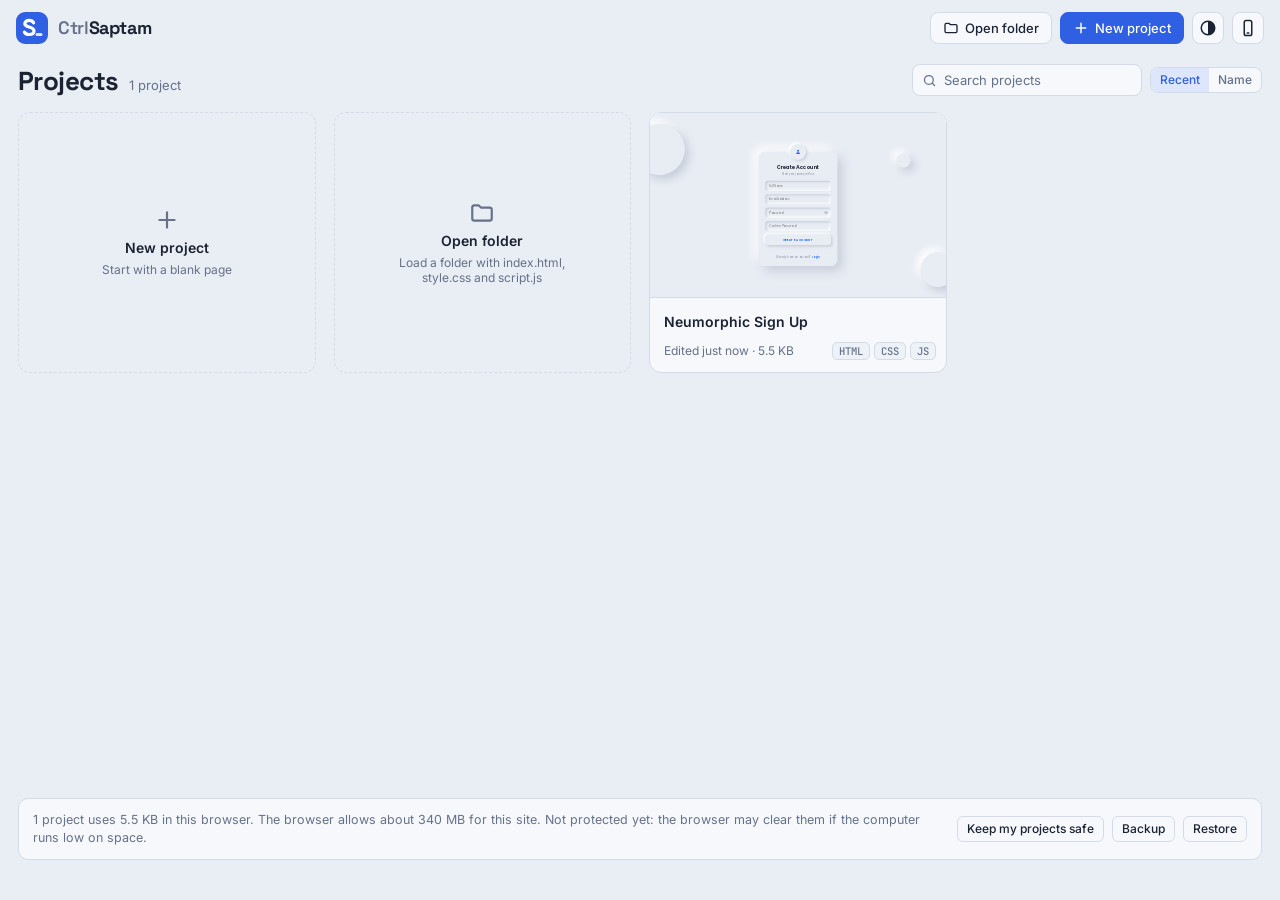
==== commit 62e7b7f8: "Updated code-playground. Added more feature. Improved code quality." ====
--- a/index.html
+++ b/index.html
@@ -4,166 +4,11 @@
   <meta charset="utf-8">
   <meta name="viewport" content="width=device-width, initial-scale=1">
   <title>CtrlSaptam</title>
-  <meta name="theme-color" content="#2f5fe3">
+  <meta http-equiv="refresh" content="0; url=dashboard.html">
   <link rel="icon" type="image/svg+xml" href="assets/favicon.svg">
-  <link rel="icon" type="image/png" sizes="64x64" href="assets/favicon.png">
-  <link rel="apple-touch-icon" href="assets/apple-touch-icon.png">
-  <link rel="stylesheet" href="https://fonts.googleapis.com/css2?family=Inter:wght@400;500;600&family=JetBrains+Mono:wght@400;500&family=Space+Grotesk:wght@600;700&display=swap">
-  <link rel="stylesheet" href="style.css">
 </head>
 <body>
-  <div class="app" id="app" data-mode="dash">
-    <header class="top">
-      <button type="button" class="brand" id="brand" title="All projects" aria-label="CtrlSaptam, all projects">
-        <!-- Logo: same drawing as favicon.svg. To use your own image, replace this <svg> with <img class="logo" src="logo.png" alt="CtrlSaptam"> -->
-        <svg class="logo" viewBox="0 0 32 32" role="img" aria-label="CtrlSaptam logo">
-          <rect class="logo-bg" width="32" height="32" rx="9"/>
-          <path class="logo-s" d="M17.6 10.4C16.8 8.9 15.2 8 13.2 8c-2.6 0-4.4 1.4-4.4 3.4 0 4.3 9.2 2 9.2 7.2 0 2.1-1.9 3.5-4.8 3.5-2.2 0-3.9-.9-4.8-2.4" transform="translate(0 .4)"/>
-          <rect class="logo-cursor" x="19.5" y="21" width="7" height="3" rx="1.5"/>
-        </svg>
-        <span class="brand-name"><span>Ctrl</span>Saptam</span>
-      </button>
-
-      <div class="seg view-seg" id="view-seg" role="group" aria-label="Visible panes">
-        <button type="button" data-view="code" aria-pressed="false">Code</button>
-        <button type="button" data-view="both" aria-pressed="true">Both</button>
-        <button type="button" data-view="preview" aria-pressed="false">Preview</button>
-      </div>
-
-      <div class="dash-actions" id="dash-actions">
-        <button type="button" class="btn" id="dash-open" title="Open a project folder"><svg width="16" height="16" viewBox="0 0 24 24" fill="none" stroke="currentColor" stroke-width="2" stroke-linecap="round" stroke-linejoin="round" aria-hidden="true"><path d="M3 7a2 2 0 0 1 2-2h4l2 2h8a2 2 0 0 1 2 2v8a2 2 0 0 1-2 2H5a2 2 0 0 1-2-2z"/></svg><span class="lbl">Open folder</span></button>
-        <button type="button" class="btn primary" id="dash-new" title="Start a new project"><svg width="16" height="16" viewBox="0 0 24 24" fill="none" stroke="currentColor" stroke-width="2.2" stroke-linecap="round" aria-hidden="true"><path d="M12 5v14M5 12h14"/></svg><span class="lbl">New project</span></button>
-        <button type="button" class="btn icon theme-btn" data-state="auto" title="Theme: follow device" aria-label="Theme: follow device">
-            <span class="i-auto"><svg width="18" height="18" viewBox="0 0 24 24" fill="none" stroke="currentColor" stroke-width="2" stroke-linecap="round" stroke-linejoin="round" aria-hidden="true"><circle cx="12" cy="12" r="9"/><path d="M12 3a9 9 0 0 1 0 18z" fill="currentColor" stroke="none"/></svg></span>
-            <span class="i-light"><svg width="18" height="18" viewBox="0 0 24 24" fill="none" stroke="currentColor" stroke-width="2" stroke-linecap="round" stroke-linejoin="round" aria-hidden="true"><circle cx="12" cy="12" r="4"/><path d="M12 2v2M12 20v2M4.9 4.9l1.4 1.4M17.7 17.7l1.4 1.4M2 12h2M20 12h2M4.9 19.1l1.4-1.4M17.7 6.3l1.4-1.4"/></svg></span>
-            <span class="i-dark"><svg width="18" height="18" viewBox="0 0 24 24" fill="none" stroke="currentColor" stroke-width="2" stroke-linecap="round" stroke-linejoin="round" aria-hidden="true"><path d="M21 12.8A9 9 0 1 1 11.2 3a7 7 0 0 0 9.8 9.8z"/></svg></span>
-          </button>
-      </div>
-
-      <div class="actions">
-        <div class="act-main">
-          <label class="switch" title="Run automatically while you type"><input type="checkbox" id="auto" checked><span class="track"></span><span>Auto-run</span></label>
-          <button type="button" class="btn primary" id="run" title="Run (Ctrl/Cmd + Enter)">Run</button>
-        </div>
-
-        <div class="act-tools">
-          <div class="seg" id="layouts" role="group" aria-label="Layout">
-          <button type="button" class="lo-h" data-layout="cols" aria-pressed="true" title="Code left, preview right" aria-label="Code left, preview right">
-            <svg width="20" height="14" viewBox="0 0 20 14" aria-hidden="true"><rect x=".75" y=".75" width="18.5" height="12.5" rx="2" fill="none" stroke="currentColor" stroke-width="1.5"/><path d="M10 1v12" stroke="currentColor" stroke-width="1.5"/><rect x="11.2" y="2.2" width="6.6" height="9.6" rx="1" fill="currentColor" opacity=".5"/></svg>
-          </button>
-          <button type="button" class="lo-h" data-layout="cols-rev" aria-pressed="false" title="Preview left, code right" aria-label="Preview left, code right">
-            <svg width="20" height="14" viewBox="0 0 20 14" aria-hidden="true"><rect x=".75" y=".75" width="18.5" height="12.5" rx="2" fill="none" stroke="currentColor" stroke-width="1.5"/><path d="M10 1v12" stroke="currentColor" stroke-width="1.5"/><rect x="2.2" y="2.2" width="6.6" height="9.6" rx="1" fill="currentColor" opacity=".5"/></svg>
-          </button>
-          <button type="button" class="lo-v" data-layout="rows" aria-pressed="false" title="Code top, preview bottom" aria-label="Code top, preview bottom">
-            <svg width="20" height="14" viewBox="0 0 20 14" aria-hidden="true"><rect x=".75" y=".75" width="18.5" height="12.5" rx="2" fill="none" stroke="currentColor" stroke-width="1.5"/><path d="M1 7h18" stroke="currentColor" stroke-width="1.5"/><rect x="2.2" y="8.2" width="15.6" height="3.6" rx="1" fill="currentColor" opacity=".5"/></svg>
-          </button>
-          <button type="button" class="lo-v" data-layout="rows-rev" aria-pressed="false" title="Preview top, code bottom" aria-label="Preview top, code bottom">
-            <svg width="20" height="14" viewBox="0 0 20 14" aria-hidden="true"><rect x=".75" y=".75" width="18.5" height="12.5" rx="2" fill="none" stroke="currentColor" stroke-width="1.5"/><path d="M1 7h18" stroke="currentColor" stroke-width="1.5"/><rect x="2.2" y="2.2" width="15.6" height="3.6" rx="1" fill="currentColor" opacity=".5"/></svg>
-          </button>
-        </div>
-
-          <button type="button" class="btn icon theme-btn" id="theme" data-state="auto" title="Theme: follow device" aria-label="Theme: follow device">
-            <span class="i-auto"><svg width="18" height="18" viewBox="0 0 24 24" fill="none" stroke="currentColor" stroke-width="2" stroke-linecap="round" stroke-linejoin="round" aria-hidden="true"><circle cx="12" cy="12" r="9"/><path d="M12 3a9 9 0 0 1 0 18z" fill="currentColor" stroke="none"/></svg></span>
-            <span class="i-light"><svg width="18" height="18" viewBox="0 0 24 24" fill="none" stroke="currentColor" stroke-width="2" stroke-linecap="round" stroke-linejoin="round" aria-hidden="true"><circle cx="12" cy="12" r="4"/><path d="M12 2v2M12 20v2M4.9 4.9l1.4 1.4M17.7 17.7l1.4 1.4M2 12h2M20 12h2M4.9 19.1l1.4-1.4M17.7 6.3l1.4-1.4"/></svg></span>
-            <span class="i-dark"><svg width="18" height="18" viewBox="0 0 24 24" fill="none" stroke="currentColor" stroke-width="2" stroke-linecap="round" stroke-linejoin="round" aria-hidden="true"><path d="M21 12.8A9 9 0 1 1 11.2 3a7 7 0 0 0 9.8 9.8z"/></svg></span>
-          </button>
-
-          <button type="button" class="btn icon" id="phone" aria-pressed="false" title="Phone frame (9:16) for recording" aria-label="Phone frame">
-            <svg width="18" height="18" viewBox="0 0 24 24" fill="none" stroke="currentColor" stroke-width="2" stroke-linecap="round" stroke-linejoin="round" aria-hidden="true"><rect x="7" y="2" width="10" height="20" rx="2.5"/><path d="M11 18.5h2"/></svg>
-          </button>
-
-          <div class="menu-wrap">
-            <button type="button" class="btn icon" id="more" aria-haspopup="true" aria-expanded="false" title="More" aria-label="More">
-              <svg width="18" height="18" viewBox="0 0 24 24" fill="none" stroke="currentColor" stroke-width="2" stroke-linecap="round" stroke-linejoin="round" aria-hidden="true"><circle cx="5" cy="12" r="1.3" fill="currentColor"/><circle cx="12" cy="12" r="1.3" fill="currentColor"/><circle cx="19" cy="12" r="1.3" fill="currentColor"/></svg>
-            </button>
-            <div class="menu" id="menu" hidden>
-              <button type="button" class="item" id="open-folder">Open project folder...</button>
-              <button type="button" class="item" id="new-project">New project</button>
-              <button type="button" class="item" id="sample">Add sample project</button>
-              <button type="button" class="item" id="copy">Copy tab</button>
-              <button type="button" class="item" id="clear">Clear code</button>
-            </div>
-          </div>
-        </div>
-      </div>
-    </header>
-
-    <main class="dash" id="dash" aria-label="Projects">
-      <div class="dash-head">
-        <div class="dash-title"><h2>Projects</h2><span class="dash-count" id="dash-count"></span></div>
-        <div class="dash-tools">
-          <label class="search">
-            <svg width="15" height="15" viewBox="0 0 24 24" fill="none" stroke="currentColor" stroke-width="2" stroke-linecap="round" aria-hidden="true"><circle cx="11" cy="11" r="7"/><path d="M20 20l-3.5-3.5"/></svg>
-            <input id="dash-search" type="search" placeholder="Search projects" aria-label="Search projects" autocomplete="off">
-          </label>
-          <div class="seg sm" id="dash-sort" role="group" aria-label="Sort projects">
-            <button type="button" data-sort="recent" aria-pressed="true">Recent</button>
-            <button type="button" data-sort="name" aria-pressed="false">Name</button>
-          </div>
-        </div>
-      </div>
-      <p class="dash-note" id="dash-persist" hidden></p>
-      <div class="grid" id="grid"></div>
-      <p class="dash-note" id="dash-note" hidden></p>
-    </main>
-
-    <div class="stage" id="stage" hidden data-dir="cols" data-rev="0" data-view="both">
-      <section class="pane editor-pane" aria-label="Code editor">
-        <div class="tabs" role="tablist" aria-label="Files">
-          <button type="button" class="tab" role="tab" data-id="html" aria-selected="true"><span class="dot"></span><span class="tn">index.html</span></button>
-          <button type="button" class="tab" role="tab" data-id="css" aria-selected="false"><span class="dot"></span><span class="tn">style.css</span></button>
-          <button type="button" class="tab" role="tab" data-id="js" aria-selected="false"><span class="dot"></span><span class="tn">script.js</span></button>
-          <div class="proj" id="proj-bar">
-            <span class="proj-info" id="proj" hidden><svg width="14" height="14" viewBox="0 0 24 24" fill="none" stroke="currentColor" stroke-width="2" stroke-linecap="round" stroke-linejoin="round" aria-hidden="true"><path d="M3 7a2 2 0 0 1 2-2h4l2 2h8a2 2 0 0 1 2 2v8a2 2 0 0 1-2 2H5a2 2 0 0 1-2-2z"/></svg><span class="proj-name" id="proj-name"></span></span>
-            <button type="button" class="btn sm" id="save-folder" title="Save to the folder (Ctrl/Cmd + S)" hidden>Save</button>
-            <button type="button" class="btn sm" id="open-folder-btn" title="Open a project folder with index.html, style.css and script.js"><svg width="14" height="14" viewBox="0 0 24 24" fill="none" stroke="currentColor" stroke-width="2" stroke-linecap="round" stroke-linejoin="round" aria-hidden="true"><path d="M3 7a2 2 0 0 1 2-2h4l2 2h8a2 2 0 0 1 2 2v8a2 2 0 0 1-2 2H5a2 2 0 0 1-2-2z"/></svg>Open folder</button>
-          </div>
-        </div>
-        <div class="code">
-          <div class="gutter-bg" aria-hidden="true"></div>
-          <pre id="hl" aria-hidden="true"></pre>
-          <textarea id="ta" aria-label="Code" spellcheck="false" autocomplete="off" autocapitalize="off" autocorrect="off" wrap="soft" placeholder="Paste or write code here"></textarea>
-        </div>
-      </section>
-
-      <div class="resizer" id="resizer" role="separator" tabindex="0" aria-label="Resize panes" aria-orientation="vertical"></div>
-
-      <section class="pane preview-pane" aria-label="Live preview">
-        <div class="pv-bar">
-          <span class="pv-title">Preview</span>
-          <span class="status" id="status" role="status" aria-live="polite"></span>
-          <div class="pv-tools">
-            <div class="seg sm dev-seg" role="group" aria-label="Preview width">
-              <button type="button" data-dev="fit" aria-pressed="true">Fit</button>
-              <button type="button" data-dev="tablet" aria-pressed="false">768</button>
-              <button type="button" data-dev="phone" aria-pressed="false">390</button>
-            </div>
-            <button type="button" class="btn sm" id="reload">Reload</button>
-            <button type="button" class="btn sm" id="console-toggle" aria-expanded="false">Console <span class="badge" id="badge">0</span></button>
-          </div>
-        </div>
-        <div class="frame-wrap" id="fw" data-device="fit">
-          <div class="frames" id="frames">
-            <iframe id="frame-a" title="Live preview" sandbox="allow-scripts allow-forms allow-modals allow-popups"></iframe>
-            <iframe id="frame-b" title="Live preview" sandbox="allow-scripts allow-forms allow-modals allow-popups"></iframe>
-          </div>
-        </div>
-        <div class="console" id="console" hidden>
-          <div class="console-head">
-            <span class="pv-title">Console</span>
-            <span class="console-actions">
-              <button type="button" class="btn sm" id="console-clear">Clear</button>
-              <button type="button" class="btn sm" id="console-hide">Hide</button>
-            </span>
-          </div>
-          <div class="console-body" id="console-body"></div>
-        </div>
-      </section>
-    </div>
-  </div>
-
-  <input type="file" id="folder-input" webkitdirectory directory multiple hidden>
-
-  <script src="script.js"></script>
+  <p><a href="dashboard.html">Open CtrlSaptam</a></p>
+  <script>location.replace('dashboard.html');</script>
 </body>
 </html>
